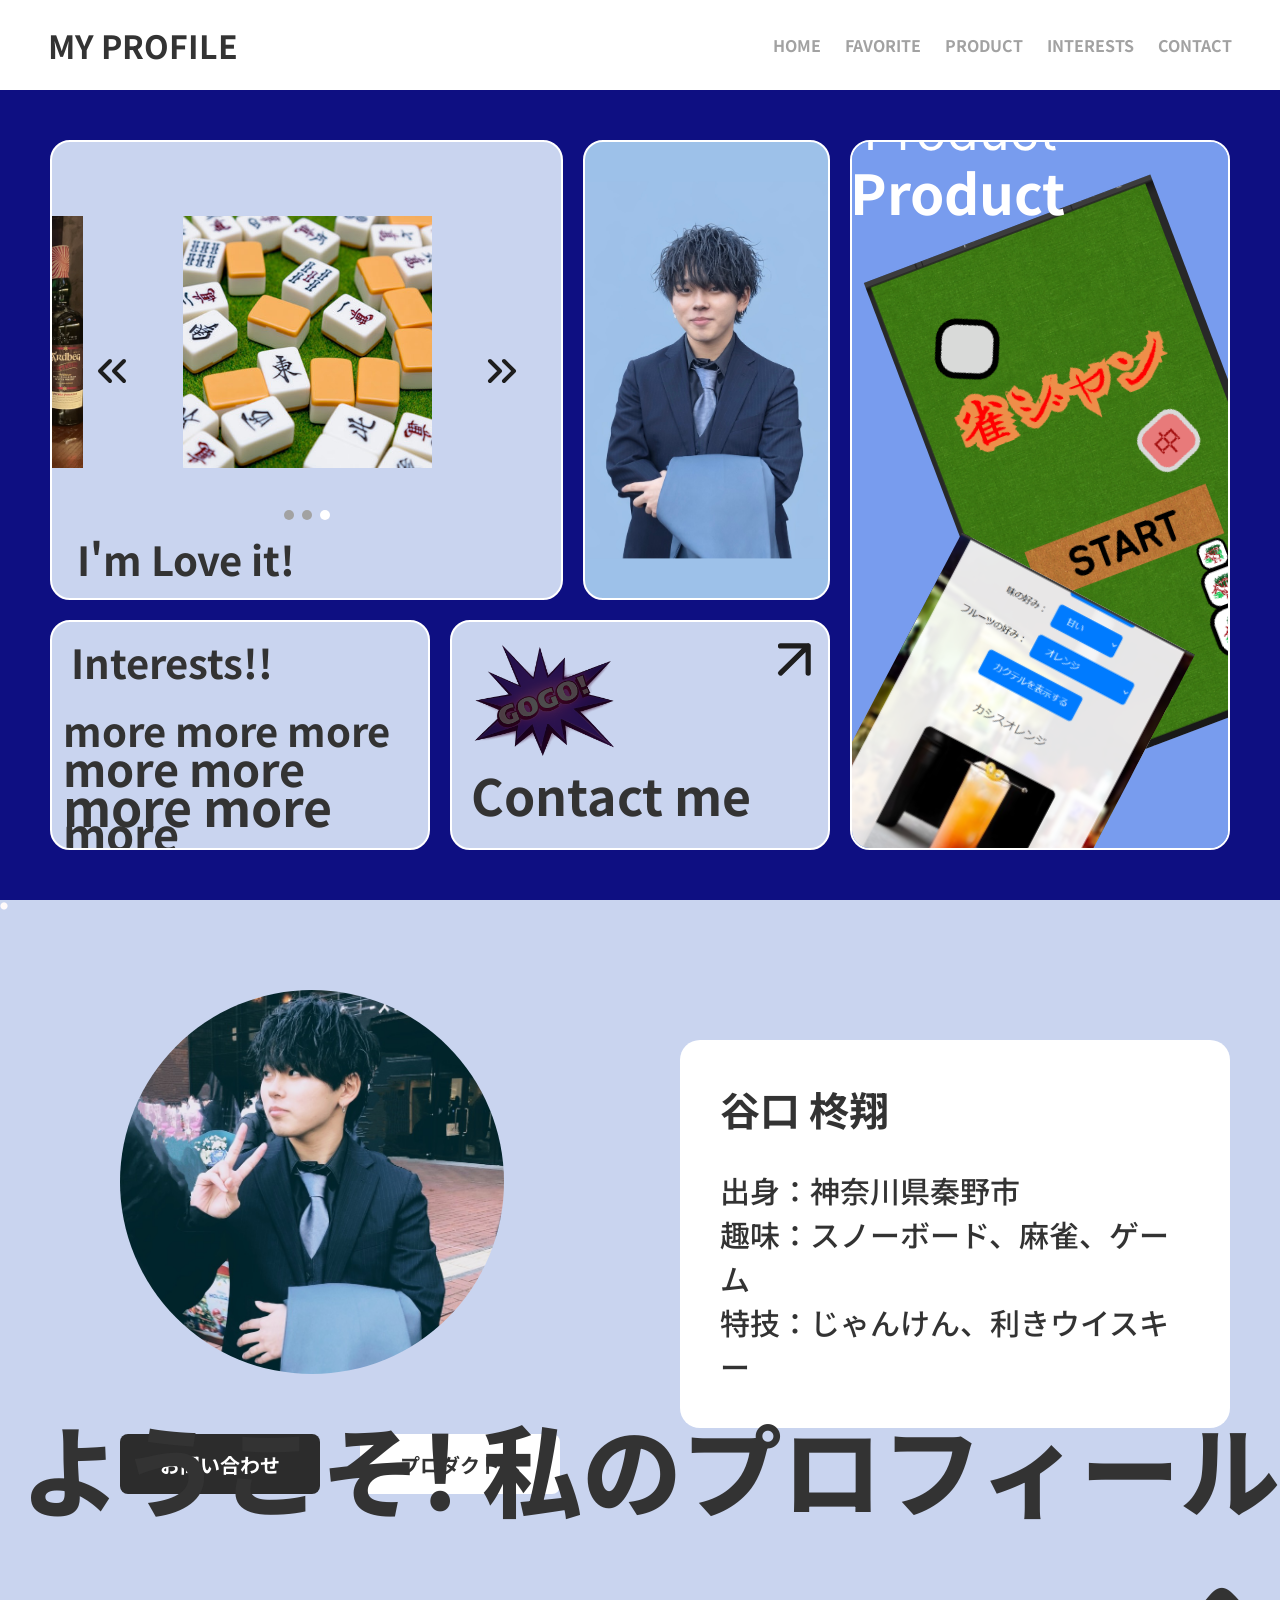
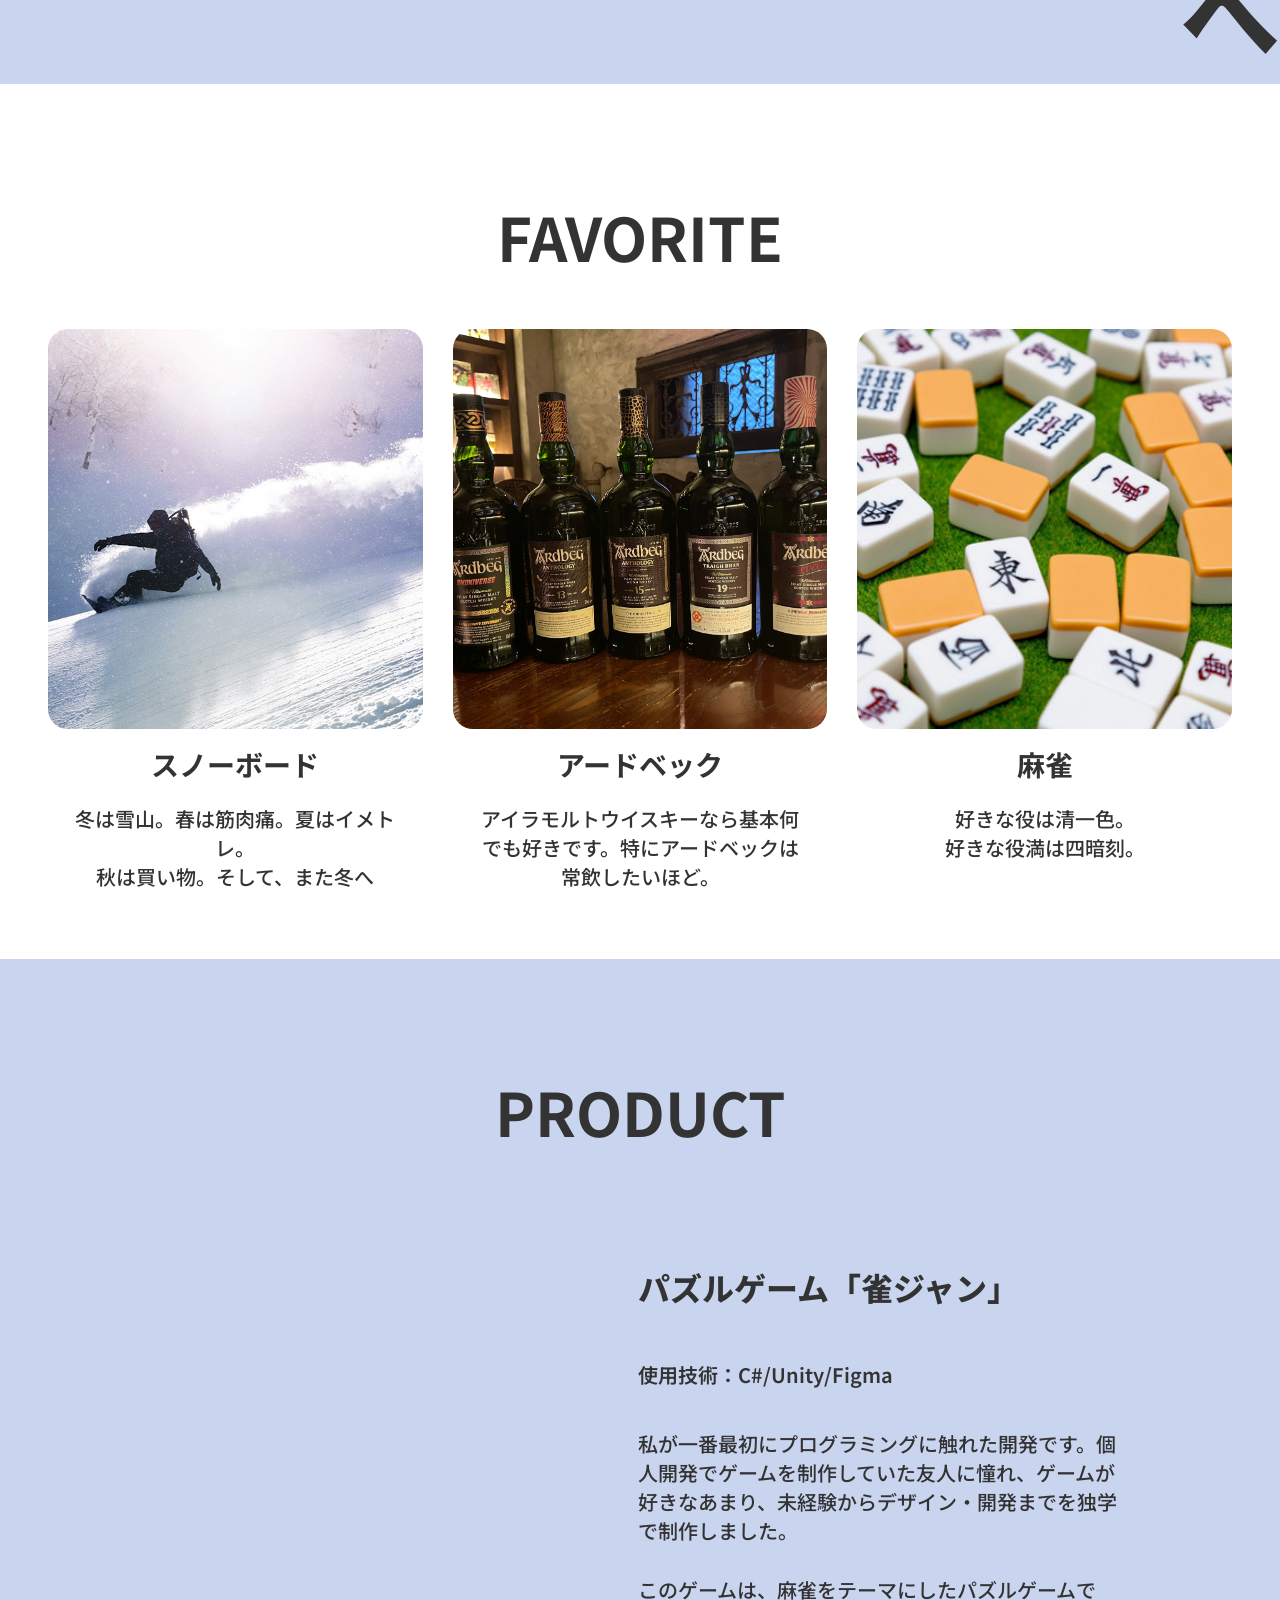
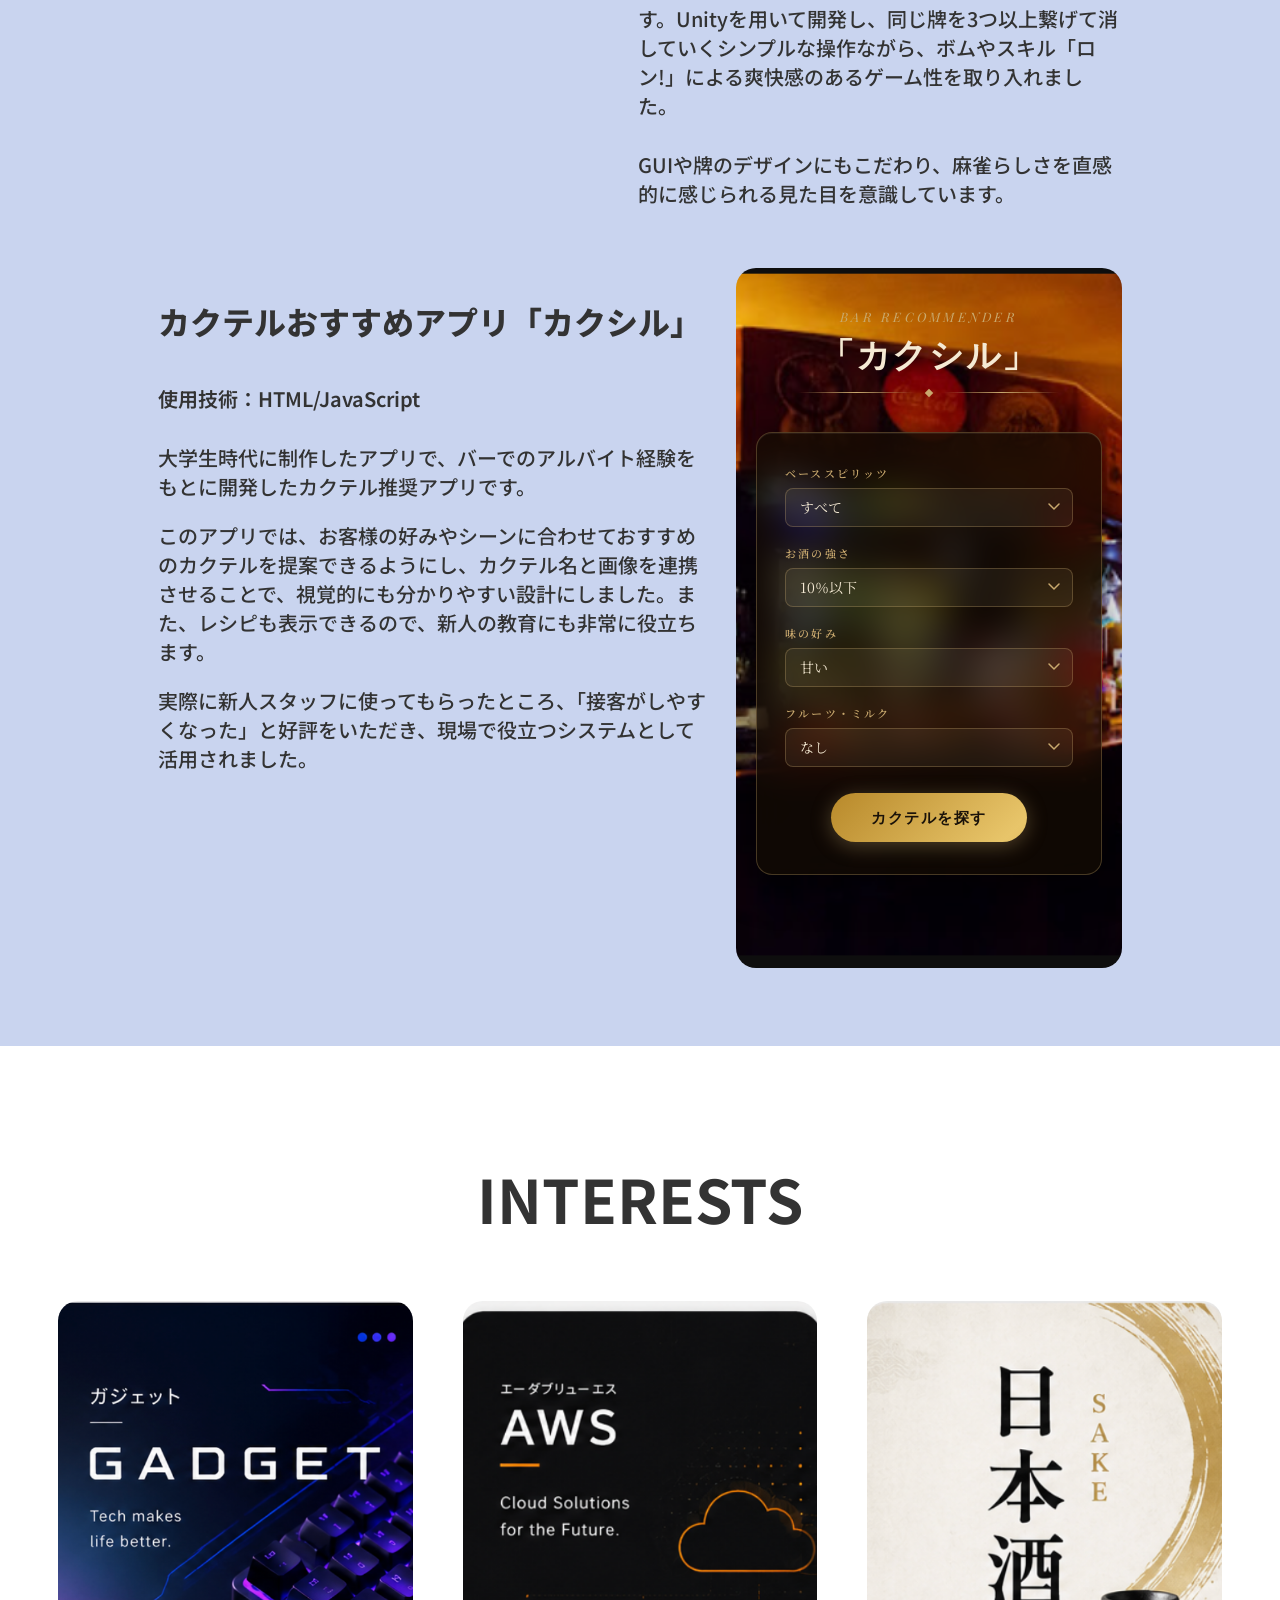
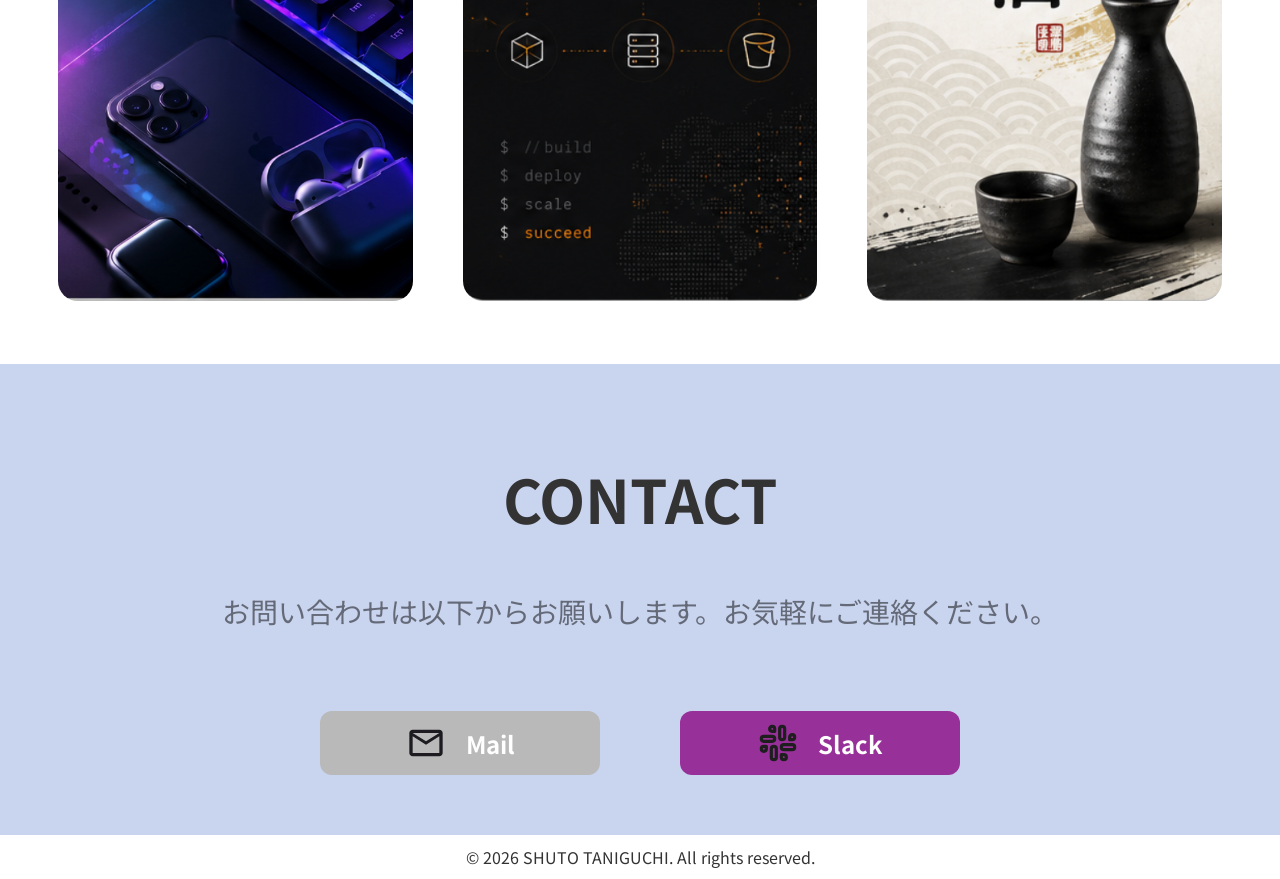
==== index.html @ 69a42309 "add: アニメーション追加" ====
<!DOCTYPE html>
<html lang="ja">

<head>
    <meta charset="UTF-8">
    <meta name="viewport" content="width=device-width, initial-scale=1.0">
    <title>SHUTO TANIGUCHI</title>
    <link
        href="https://fonts.googleapis.com/css2?family=Noto+Sans+JP:wght@400;500;700;900&family=Bebas+Neue&display=swap"
        rel="stylesheet">
    <link rel="stylesheet" href="style.css">
</head>

<body>

    <header>
        <h1 class="header__title">MY PROFILE</h1>
        <nav class="header__nav">
            <ul class="header__nav-list">
                <li class="header__nav-item">
                    <a class="header__nav-link" href="#">HOME</a>
                </li>
                <li class="header__nav-item">
                    <a class="header__nav-link" href="#favorite">FAVORITE</a>
                </li>
                <li class="header__nav-item">
                    <a class="header__nav-link" href="#product">PRODUCT</a>
                </li>
                <li class="header__nav-item">
                    <a class="header__nav-link" href="#interests">INTERESTS</a>
                </li>
                <li class="header__nav-item">
                    <a class="header__nav-link" href="#contact">CONTACT</a>
                </li>
            </ul>
        </nav>
        <div class="hamburger">
            <input type="checkbox" id="menu-btn-check" aria-label="メニューを開く">
            <label for="menu-btn-check" class="hamburger__btn"><span></span></label>
            <div class="hamburger__menu">
                <ul class="hamburger__list">
                    <li class="hamburger__item">
                        <a class="hamburger__link" href="#">HOME</a>
                    </li>
                    <li class="hamburger__item">
                        <a class="hamburger__link" href="#favorite">FAVORITE</a>
                    </li>
                    <li class="hamburger__item">
                        <a class="hamburger__link" href="#product">PRODUCT</a>
                    </li>
                    <li class="hamburger__item">
                        <a class="hamburger__link" href="#interests">INTERESTS</a>
                    </li>
                    <li class="hamburger__item">
                        <a class="hamburger__link" href="#contact">CONTACT</a>
                    </li>
                </ul>
            </div>
        </div>
    </header>
    <main>
        <div class="hero">
            <div class="hero__favorite">
                <div class="hero__favorite-images">
                    <img class="hero__favorite-image" src="snowboarding.jpg" alt="スノボーの写真">
                    <img class="hero__favorite-image" src="ardbeg.jpg" alt="アードベックの写真">
                    <img class="hero__favorite-image" src="mahjong.jpg" alt="麻雀の写真">
                </div>
                <div class="hero__favorite-dots">
                    <button class="hero__favorite-dot hero__favorite-dot--active" data-slide="0"
                        aria-label="1枚目の画像"></button>
                    <button class="hero__favorite-dot" data-slide="1" aria-label="2枚目の画像"></button>
                    <button class="hero__favorite-dot" data-slide="2" aria-label="3枚目の画像"></button>
                </div>
                <button class="hero__favorite-button--left"><img src="Chevrons left.svg" alt="左へ"></button>
                <button class="hero__favorite-button--right"><img src="Chevrons right.svg" alt="右へ"></button>
                <a class="hero__favorite-text" href="#favorite">I'm Love it!</a>
            </div>
            <a class="hero__profile" href="#profile">
                <img class="hero__profile-image" src="hero-me.jpg" alt="谷口柊翔">
            </a>
            <a class="hero__product" href="#product">
                <img class="hero__product-image" src="Frame 3.svg" alt="私のプロダクト">
                <p class="hero__product-text">Product</p>
            </a>
            <a class="hero__interests" href="#interests">
                <p class="hero__interests-text">Interests!!</p>
                <p class="hero__interests-subtext--1">more more more</p>
                <p class="hero__interests-subtext--2">more more more</p>
                <p class="hero__interests-subtext--3">more more more</p>
            </a>
            <a class="hero__contact" href="#contact">
                <audio id="contact-sound" src="ziyagura-gako.mp3"></audio>
                <img class="hero__contact-ziyagura" src="ziyagura.png" alt="ジャグラーランプ">
                <img class="hero__contact-arrow" src="Arrow up-right.svg" alt="CONTACTへ">
                <p class="hero__contact-text">Contact me</p>
            </a>
        </div>
        <div id="profile" class="profile">
            <div class="snow">&#9679</div>
            <div class="profile__avatar-container">
                <div class="profile__avatar">
                    <div class="profile__avatar-front">
                        <img class="profile__image" src="profile.jpg" alt="谷口柊翔のプロフィール写真">
                    </div>
                    <div class="profile__avatar-back">
                        <img class="profile__image-sub" src="profile2.jpg" alt="谷口柊翔のプロフィール写真2">
                    </div>
                </div>
                <div class="profile__buttons">
                    <a class="profile__button profile__button-contact" href="#contact">お問い合わせ</a>
                    <a class="profile__button profile__button-product" href="#product">プロダクトへ</a>
                </div>
            </div>
            <div class="profile__content">
                <h2 class="profile__name">谷口 柊翔</h2>
                <p class="profile__text">出身：神奈川県秦野市<br>趣味：スノーボード、麻雀、ゲーム<br>特技：じゃんけん、利きウイスキー</p>
            </div>
            <div class="profile__label">
                <p class="profile__label-text">
                    <span>S</span><span>H</span><span>U</span><span>T</span><span>O</span>
                    <span> </span>
                    <span>T</span><span>A</span><span>N</span><span>I</span><span>G</span><span>U</span><span>C</span><span>H</span><span>I</span>
                </p>
            </div>
        </div>
        <div id="favorite" class="favorite">
            <h2 class="section__title">FAVORITE</h2>
            <div class="favorite__items">
                <div class="favorite__item">
                    <img class="favorite__item-image" src="snowboarding.jpg" alt="スノーボード">
                    <h3 class="favorite__item-name">スノーボード</h3>
                    <p class="favorite__item-text">冬は雪山。春は筋肉痛。夏はイメトレ。<br>秋は買い物。そして、また冬へ</p>
                </div>
                <div class="favorite__item">
                    <img class="favorite__item-image" src="ardbeg.jpg" alt="アードベック">
                    <h3 class="favorite__item-name">アードベック</h3>
                    <p class="favorite__item-text">アイラモルトウイスキーなら基本何でも好きです。特にアードベックは常飲したいほど。</p>
                </div>
                <div class="favorite__item">
                    <img class="favorite__item-image" src="mahjong.jpg" alt="麻雀">
                    <h3 class="favorite__item-name">麻雀</h3>
                    <p class="favorite__item-text">好きな役は清一色。<br>好きな役満は四暗刻。</p>
                </div>
            </div>
        </div>
        <div id="product" class="product">
            <h2 class="section__title">PRODUCT</h2>
            <div class="product__items">
                <div class="product__item">
                    <video autoplay loop muted class="product__item-janjan" src="janjan.mp4" title="雀ジャン"></video>
                    <div class="product__item-content---first">
                        <h3 class="product__item-name">パズルゲーム「雀ジャン」</h3>
                        <p class="product__item-tech">使用技術：C#/Unity/Figma</p>
                        <p class="product__item-text">
                            私が一番最初にプログラミングに触れた開発です。個人開発でゲームを制作していた友人に憧れ、ゲームが好きなあまり、未経験からデザイン・開発までを独学で制作しました。</p>
                        <p class="product__item-text">
                            このゲームは、麻雀をテーマにしたパズルゲームです。Unityを用いて開発し、同じ牌を3つ以上繋げて消していくシンプルな操作ながら、ボムやスキル「ロン!」による爽快感のあるゲーム性を取り入れました。
                        </p>
                        <p class="product__item-text">GUIや牌のデザインにもこだわり、麻雀らしさを直感的に感じられる見た目を意識しています。</p>
                    </div>
                </div>
                <div class="product__item">
                    <div class="product__item-content---second">
                        <h3 class="product__item-name">カクテルおすすめアプリ「カクシル」</h3>
                        <p class="product__item-tech">使用技術：HTML/JavaScript</p>
                        <p class="product__item-text">大学生時代に制作したアプリで、バーでのアルバイト経験をもとに開発したカクテル推奨アプリです。
                        </p>
                        <p class="product__item-text">
                            このアプリでは、お客様の好みやシーンに合わせておすすめのカクテルを提案できるようにし、カクテル名と画像を連携させることで、視覚的にも分かりやすい設計にしました。また、レシピも表示できるので、新人の教育にも非常に役立ちます。
                        </p>
                        <p class="product__item-text">
                            実際に新人スタッフに使ってもらったところ、「接客がしやすくなった」と好評をいただき、現場で役立つシステムとして活用されました。
                        </p>
                    </div>
                    <iframe class="product__item-kakusiru" src="html/kakuteru2.html" title="カクシル"></iframe>
                </div>
            </div>
        </div>
        <div id="interests" class="interests">
            <h2 class="section__title">INTERESTS</h2>
            <div class="interests__items">
                <div class="interests__item">
                    <img class="interests__item-image" src="gadget.png" alt="ガジェット">
                    <img class="interests__item-image--responsive" src="gadget3-2.png" alt="ガジェット3:2">
                    <div class="interests__item-text">
                        最近はガジェットを調べたり、実際に使ってみたりすることにハマっています。
                        特に最近はAIの進化によってガジェットの可能性や活用の幅が大きく広がっていると感じており、新しいデバイスやサービスに触れることを楽しんでいます。</div>
                </div>
                <div class="interests__item">
                    <img class="interests__item-image" src="aws.png" alt="AWS">
                    <img class="interests__item-image--responsive" src="aws3-2.png" alt="AWS3:2">
                    <div class="interests__item-text">
                        AWSは、これからさらに知識を深めていきたいと考えている分野です。
                        実際に手を動かしながら理解を深め、開発だけでなくインフラ面にも強いエンジニアを目指していきたいと思っています。</div>
                </div>
                <div class="interests__item">
                    <img class="interests__item-image" src="sake.png" alt="日本酒">
                    <img class="interests__item-image--responsive" src="sake3-2.png" alt="日本酒3:2">
                    <div class="interests__item-text">
                        ウイスキーが好物ですが、最近は日本酒にも興味があります。お酒を通して、その土地ならではの文化やこだわりに触れられる点は、ウイスキーも日本酒も変わらず魅力を感じます。</div>
                </div>
            </div>
        </div>
        <div id="contact" class="contact">
            <div class="confetti">
                <span></span><span></span><span></span> <span></span><span></span><span></span>
                <span></span><span></span><span></span> <span></span><span></span>
            </div>
            <h2 class="section__title">CONTACT</h2>
            <p class="contact__text">お問い合わせは以下からお願いします。お気軽にご連絡ください。</p>
            <div class="contact__buttons">
                <a class="contact__email" href="mailto:staniguchi@bltinc.com"><img src="mail.svg" alt="Email"
                        class="contact__email-icon">Mail</a>
                <a class="contact__slack" href="https://slack.com/app_redirect?channel=U0A9WN30NQ5" target="_blank"
                    rel="noopener noreferrer"><img src="Slack.svg" alt="Slack" class="contact__slack-icon">Slack</a>
            </div>
        </div>
    </main>
    <footer>
        <p class="footer__text">© 2026 SHUTO TANIGUCHI. All rights reserved.</p>
    </footer>
    <script src="script.js"></script>
</body>

</html>
---- style.css ----
:root {
    --home: #0E0F82;
    --white: #FFFFFF;
    --background: #C9D4EF;
    --text: #333333;
    --text-light: #A2A2A2;
}

* {
    box-sizing: border-box;
    margin: 0;
    padding: 0;
}

html {
    scroll-behavior: smooth;
}

body {
    font-family: 'Noto Sans JP', sans-serif;
    background-color: var(--white);
    color: var(--text);
    overflow-x: hidden;
}

header {
    background-color: var(--white);
    position: fixed;
    top: 0;
    left: 0;
    right: 0;
    z-index: 100;
    display: flex;
    justify-content: space-between;
    padding: 0 48px;
    height: 90px;
    align-items: center;
}

main {
    margin-top: 90px;
}

.header__nav-list {
    list-style: none;
    display: flex;
    gap: 24px;
}

.header__nav-link {
    font-family: 'Noto Sans JP', ' Bebas Neue', sans-serif;
    font-weight: 700;
    font-size: 16px;
    line-height: 16px;
    color: var(--text-light);
    text-decoration: none;
    cursor: pointer;
    transition: color 0.2s;
}

.header__nav-link:hover {
    color: var(--home);
}


body:has(#home:target) .header__nav-link[href="#home"],
body:has(#favorite:target) .header__nav-link[href="#favorite"],
body:has(#product:target) .header__nav-link[href="#product"],
body:has(#interests:target) .header__nav-link[href="#interests"],
body:has(#contact:target) .header__nav-link[href="#contact"] {
    color: var(--text);
}

#menu-btn-check {
    display: none;
}

.hamburger {
    display: none;
}

.hamburger__btn {
    position: fixed;
    top: 12px;
    right: 24px;
    display: flex;
    height: 48px;
    width: 48px;
    justify-content: center;
    align-items: center;
    z-index: 90;
    background-color: #fff;
    border: 2px solid #111;
    border-radius: 10px;
    box-shadow: 0 2px 4px rgba(0, 0, 0, .2);
}

.hamburger__btn span,
.hamburger__btn span::before,
.hamburger__btn span::after {
    content: "";
    display: block;
    height: 3px;
    width: 26px;
    border-radius: 999px;
    background-color: #111;
    position: absolute;
}

.hamburger__btn span::before {
    bottom: 8px;
}

.hamburger__btn span::after {
    top: 8px;
}

#menu-btn-check:checked~.hamburger__btn span {
    background-color: rgba(255, 255, 255, 0);
}

#menu-btn-check:checked~.hamburger__btn span::before {
    bottom: 0;
    transform: rotate(45deg);
}

#menu-btn-check:checked~.hamburger__btn span::after {
    top: 0;
    transform: rotate(-45deg);
}

.hamburger__menu {
    width: 55%;
    height: 100%;
    position: fixed;
    top: 0;
    right: 0;
    z-index: 80;
    background-color: var(--home);
    transform: translateX(100%);
    transition: transform 0.3s ease;
}

#menu-btn-check:checked~.hamburger__menu {
    transform: translateX(0);
}

.hamburger__list {
    list-style: none;
    padding: 90px 0 0 70px;
}

.hamburger__item {
    text-align: left;
    padding: 12px 0;
}

.hamburger__link {
    font-family: 'Noto Sans JP', sans-serif;
    font-size: 18px;
    font-weight: 700;
    color: var(--white);
    text-decoration: none;
}

.hamburger__link:hover {
    opacity: 0.7;
}

.hamburger__link:active {
    opacity: 0.5;
}

.hero {
    background-color: var(--home);
    display: grid;
    grid-template-columns: 1fr 1fr 1fr 1fr 1fr 1fr 1fr 1fr 1fr;
    grid-template-rows: 2fr 1fr;
    height: calc(100vh - 90px);
    padding: 50px;
    gap: 20px;
}

.hero__favorite {
    grid-column: 1 / 5;
    grid-row: 1 / 2;
    display: flex;
    flex-direction: column;
    background-color: var(--background);
    overflow: hidden;
    position: relative;
    padding: 50px 130px;
    border: 2px solid var(--white);
}

.hero__favorite-images {
    display: flex;
    width: 100%;
    height: 100%;
    transition: transform 0.3s ease;
    margin-top: 24px;
    padding-bottom: 80px;
}

.hero__favorite-image {
    width: 100%;
    height: 100%;
    object-fit: cover;
    flex-shrink: 0;
    margin-right: 100px;
}

.hero__favorite-button--left {
    position: absolute;
    top: 45%;
    left: 7%;
    background-color: transparent;
    border-radius: 50px;
    border: none;
    cursor: pointer;
}

.hero__favorite-button--right {
    position: absolute;
    top: 45%;
    right: 7%;
    background-color: transparent;
    border-radius: 50px;
    border: none;
    cursor: pointer;
}

.hero__favorite-dots {
    position: absolute;
    bottom: 17%;
    left: 50%;
    transform: translateX(-50%);
    display: flex;
    gap: 8px;
}

.hero__favorite-dot {
    width: 10px;
    height: 10px;
    border-radius: 50%;
    background-color: var(--text-light);
    border: none;
    cursor: pointer;
}

.hero__favorite-dot--active {
    background-color: var(--white);
}

.hero__favorite-text {
    font-size: 40px;
    font-weight: 700;
    color: var(--text);
    text-decoration: none;
    position: absolute;
    top: 85%;
    left: 5%;
    transition: transform 0.2s ease;
}

.hero__favorite-text:hover {
    transform: scale(1.04);
}

.hero__profile {
    grid-column: 5 / 7;
    grid-row: 1 / 2;
    display: flex;
    justify-content: center;
    align-items: center;
    background-color: #9DC1E9;
    overflow: hidden;
    border: 2px solid var(--white);
    transition: transform 0.3s ease;
}

.hero__profile:hover {
    transform: scale(1.03);
}

.hero__profile-image {
    width: 100%;
    height: auto;
    scale: calc(1.2);
}

.hero__product {
    grid-column: 7 / 10;
    grid-row: 1 / 3;
    display: flex;
    justify-content: center;
    align-items: center;
    background-color: #789CEE;
    overflow: hidden;
    border: 2px solid var(--white);
    position: relative;
    transition: transform 0.3s ease;
}

.hero__product:hover {
    transform: scale(1.03);
}

.hero__product-image {
    width: 100%;
    height: auto;
    scale: calc(1.1);
}

.hero__product-text {
    font-size: 55px;
    font-weight: 700;
    color: var(--white);
    text-decoration: none;
    position: absolute;
    top: 7%;
    left: 28%;
    transform: translate(-50%, -50%);
    transition: color 0.5s ease;
}


.hero__interests {
    grid-column: 1 / 4;
    grid-row: 2 / 3;
    background-color: var(--background);
    padding: 48px;
    overflow: hidden;
    border: 2px solid var(--white);
    position: relative;
    transition: transform 0.5s ease;
}

.hero__interests:hover {
    transform: scale(1.03);
}

.hero__interests:hover .hero__interests-text {
    color: red;
}

.hero__interests-text {
    font-size: 40px;
    font-weight: 700;
    color: var(--text);
    text-decoration: none;
    position: absolute;
    top: 5%;
    left: 5%;
}

.hero__interests-subtext--1 {
    font-size: 40px;
    font-weight: 700;
    color: var(--text);
    text-decoration: none;
    position: absolute;
    top: 35%;
    left: 3%;
}

.hero__interests-subtext--2 {
    font-size: 45px;
    font-weight: 700;
    color: var(--text);
    text-decoration: none;
    position: absolute;
    top: 50%;
    left: 3%;
}

.hero__interests-subtext--3 {
    font-size: 50px;
    font-weight: 700;
    color: var(--text);
    text-decoration: none;
    position: absolute;
    top: 65%;
    left: 3%;
}

.hero__contact {
    grid-column: 4 / 7;
    grid-row: 2 / 3;
    padding: 48px;
    background-color: var(--background);
    overflow: hidden;
    border: 2px solid var(--white);
    position: relative;
    transition: transform 0.3s ease;
}

.hero__contact:hover {
    transform: scale(1.03);
}

.hero__contact-ziyagura {
    width: 140px;
    height: auto;
    position: absolute;
    top: 10px;
    left: 22px;
    filter: brightness(0.3);
}

.hero__contact:hover .hero__contact-ziyagura {
    filter: brightness(1);
}

.hero__contact-arrow {
    position: absolute;
    top: 20%;
    left: 93%;
    transform: translate(-50%, -50%);
    scale: calc(1.3);
}

.hero__contact-text {
    font-size: 50px;
    font-weight: 700;
    color: var(--text);
    text-decoration: none;
    position: absolute;
    top: 60%;
    left: 5%;
}

@keyframes flicker {
    0% {
        color: var(--text);
    }

    50% {
        color: var(--white);
    }

    100% {
        color: var(--text);
    }
}

.hero__contact:hover .hero__contact-text {
    animation: flicker 1.5s infinite;
}


@keyframes bounce {
    0% {
        transform: translateY(0);
    }

    50% {
        transform: translateY(-10px);
    }

    100% {
        transform: translateY(0);
    }
}

.hero__interests:hover .hero__interests-subtext--1,
.hero__interests:hover .hero__interests-subtext--2,
.hero__interests:hover .hero__interests-subtext--3 {
    animation: bounce 0.8s infinite;
}


.hero__contact-.hero__contact-ziyagura {
    content: "";
    position: absolute;
    inset: 0;
    background: rgba(0, 0, 0, 0.6);
    transition: opacity 0.3s ease;
    z-index: 1;
}

.hero__contact-ziyagura.hover::before {
    opacity: 0;
}

img {
    max-width: 100%;
    height: auto;
}

.hero__favorite,
.hero__profile,
.hero__product,
.hero__interests,
.hero__contact {
    border-radius: 20px;
}

.profile {
    display: flex;
    flex-wrap: wrap;
    background-color: var(--background);
    position: relative;
    height: auto;
    gap: 120px;
    overflow: hidden;
}

body {
    background: #000;
}

.snow {
    color: snow;
    font-size: 8px;
    position: absolute;
    top: 0;
    text-shadow:
        1vw -80px 2px, 3vw -600px 1px, 5vw -1200px 3px, 7vw -1800px 2px, 9vw -2400px 4px,
        11vw -3000px 1px, 13vw -300px 3px, 15vw -900px 2px, 17vw -1500px 5px, 19vw -2100px 1px,
        21vw -2700px 3px, 23vw -150px 2px, 25vw -750px 4px, 27vw -1350px 1px, 29vw -1950px 3px,
        31vw -2550px 2px, 33vw -450px 5px, 35vw -1050px 1px, 37vw -1650px 3px, 39vw -2250px 2px,
        41vw -2850px 4px, 43vw -200px 1px, 45vw -800px 3px, 47vw -1400px 2px, 49vw -2000px 5px,
        51vw -2600px 1px, 53vw -100px 3px, 55vw -700px 2px, 57vw -1300px 4px, 59vw -1900px 1px,
        61vw -2500px 3px, 63vw -350px 2px, 65vw -950px 1px, 67vw -1550px 4px, 69vw -2150px 2px,
        71vw -2750px 3px, 73vw -500px 1px, 75vw -1100px 5px, 77vw -1700px 2px, 79vw -2300px 3px,
        81vw -2900px 1px, 83vw -650px 4px, 85vw -1250px 2px, 87vw -1850px 3px, 89vw -2450px 1px,
        91vw -400px 5px, 93vw -1000px 2px, 95vw -1600px 3px, 97vw -2200px 1px, 99vw -2800px 4px,
        2vw -400px 3px, 6vw -1000px 2px, 10vw -2000px 1px, 14vw -500px 4px, 18vw -1700px 2px,
        22vw -2300px 3px, 26vw -800px 1px, 30vw -1400px 5px, 34vw -2600px 2px, 38vw -250px 3px,
        42vw -1100px 1px, 46vw -2100px 4px, 50vw -600px 2px, 54vw -1800px 3px, 58vw -50px 1px,
        62vw -1300px 5px, 66vw -2700px 2px, 70vw -700px 3px, 74vw -1600px 1px, 78vw -2900px 4px,
        82vw -300px 2px, 86vw -1500px 3px, 90vw -2500px 1px, 94vw -900px 5px, 98vw -2000px 2px;
    animation: snow 20s linear infinite;
    pointer-events: none;
    z-index: 0;
    will-change: transform;
}

@keyframes snow {
    0% {
        transform: translateY(0);
    }

    100% {
        transform: translateY(3500px);
    }
}

.profile__avatar-container {
    display: flex;
    flex-direction: column;
    padding: 90px 0 190px 120px;
    gap: 20px;
    perspective: 1000px;
}

.profile__avatar {
    width: 30vw;
    height: 30vw;
    border-radius: 50%;
    flex-shrink: 0;
    position: relative;
    transform-style: preserve-3d;
    transition: transform 0.6s ease;
    cursor: pointer;
}

.profile__avatar-front,
.profile__avatar-back {
    position: absolute;
    width: 100%;
    height: 100%;
    backface-visibility: hidden;
    border-radius: 50%;
    overflow: hidden;
}

.profile__avatar-back {
    transform: rotateY(180deg);
}

.profile__avatar-container:hover .profile__avatar {
    transform: rotateY(180deg);
}

.profile__image {
    width: 100%;
    height: 100%;
    object-fit: cover;
}

.profile__image-sub {
    width: 100%;
    height: 100%;
}


.profile__content {
    align-self: flex-start;
    margin-top: 140px;
    width: 43vw;
    min-height: 22vw;
    display: flex;
    flex-direction: column;
    background-color: var(--white);
    border-radius: 20px;
    padding: 40px;
}

.profile__name {
    font-size: 40px;
    font-weight: 700;
    color: var(--text);
    margin-bottom: 30px;
    z-index: 1;

}

.profile__text {
    font-size: 30px;
    font-weight: 500;
    color: var(--text);
    z-index: 1;
}

.profile__buttons {
    display: flex;
    gap: 40px;
    margin-top: 40px;
}

.profile__button-contact,
.profile__button-product {
    width: 10em;
    height: 3em;
    font-size: 20px;
    display: flex;
    justify-content: center;
    align-items: center;
    font-weight: 700;
    border: none;
    text-decoration: none;
    border-radius: 8px;
    cursor: pointer;
    transition: transform 0.3s ease;
}

.profile__button-contact {
    background-color: #2C2C2C;
    color: var(--white);
}

.profile__button-product {
    background-color: var(--white);
    color: var(--text);
}

.profile__button-contact:hover {
    transform: translateY(-5px);
}

.profile__button-contact:active {
    background-color: #090A5B;
}

.profile__button-product:hover {
    transform: translateY(-5px);
}

.profile__button-product:active {
    background-color: #090A5B;
    color: var(--white);
}

.profile__label {
    position: absolute;
    bottom: 0;
    width: 100%;
    font-weight: 800;
    font-size: 100px;
    color: var(--text);
    text-align: right;
    overflow: hidden;
}

.favorite {
    display: flex;
    flex-direction: column;
    background-color: var(--white);
    padding: 48px;
}

.section__title {
    font-size: 60px;
    font-weight: 700;
    color: var(--text);
    text-align: center;
    margin-top: 60px;
    margin-bottom: 50px;
}

.favorite__items {
    display: flex;
    gap: 30px;
    width: 100%;
    height: 100%;
}

.favorite__item {
    flex: 1;
}

.favorite__item-image {
    width: 100%;
    height: 400px;
    border-radius: 20px;
    object-fit: cover;
}

.favorite__item-name {
    font-size: 28px;
    font-weight: 700;
    color: var(--text);
    text-align: center;
    margin-top: 10px;
}

.favorite__item-text {
    font-size: 20px;
    font-weight: 500;
    color: var(--text);
    text-align: center;
    margin: 20px;
}

.product {
    display: flex;
    flex-direction: column;
    background-color: var(--background);
    padding: 48px;
}

.product__items {
    display: flex;
    flex-direction: column;
    width: 100%;
    height: 100%;
    padding: 0 30px;
}

.product__item {
    display: flex;
    gap: 30px;
    padding: 30px 80px;
}

.product__item-image {
    width: 100%;
    height: 100%;
    border-radius: 20px;
    object-fit: cover;
}

.product__item-janjan {
    width: 400px;
    height: auto;
    flex-shrink: 0;
}

.product__item-content---first {
    display: flex;
    flex-direction: column;
    gap: 30px;
    padding-left: 50px;
    flex: 1;
    padding-top: 30px;
}

.product__item-content---second {
    display: flex;
    flex-direction: column;
    gap: 30px;
    flex: 1;
    padding-top: 30px;
}

.product__item-name {
    font-size: 32px;
    font-weight: 800;
    color: var(--text);
    margin-bottom: 20px;
}

.product__item-tech {
    font-size: 20px;
    font-weight: 600;
    color: var(--text);
    margin-bottom: 10px;
}

.product__item-text {
    font-size: 20px;
    font-weight: 500;
    color: var(--text);
}

.product__item-kakusiru {
    width: 40%;
    height: 700px;
    border-radius: 20px;
    border: none;
}

.product__item-content---second {
    display: flex;
    flex-direction: column;
    gap: 20px;
}

.interests {
    display: flex;
    flex-direction: column;
    background-color: var(--white);
    padding: 48px;
}

.interests__items {
    display: flex;
    gap: 50px;
    width: 100%;
    height: 100%;
    padding: 10px;
}

.interests__item {
    position: relative;
    flex: 1;
    cursor: pointer;
}

.interests__item-image {
    width: 100%;
    height: 600px;
    border-radius: 20px;
    object-fit: cover;
}

.interests__item-text {
    font-size: 28px;
    font-weight: 700;
    color: var(--text);
    background-color: rgba(255, 255, 255, 0.9);
    display: flex;
    justify-content: center;
    align-items: center;
    position: absolute;
    top: 20%;
    left: 0%;
    border-radius: 20px;
    padding: 20px;
    margin: 20px;
    opacity: 0;
}


.interests__item:hover .interests__item-text {
    opacity: 1;
}

.interests__item-image--responsive {
    display: none;
}

.contact {
    padding: 30px;
    background-color: var(--background);
    display: flex;
    flex-direction: column;
    align-items: center;
}

.contact__text {
    font-size: 28px;
    color: rgba(0, 0, 0, 0.5);
    text-align: center;
    margin-bottom: 80px;
}

.contact__buttons {
    display: flex;
    gap: 80px;
    margin-bottom: 30px;
}

.contact__email,
.contact__slack {
    display: flex;
    align-items: center;
    justify-content: center;
    gap: 20px;
    width: 280px;
    height: 64px;
    font-size: 24px;
    font-weight: 700;
    text-decoration: none;
    border-radius: 12px;
    transition: opacity 0.2s;
    cursor: pointer;
    transition: transform 0.3s ease;
}

.contact__email {
    background-color: rgb(185, 185, 185);
    color: var(--white);
}

.contact__slack {
    background-color: #973199;
    color: var(--white);
}

.contact__email:hover,
.contact__slack:hover {
    opacity: 0.8;
    transform: translateY(-5px);
}

.contact__email-icon,
.contact__slack-icon {
    width: 40px;
    height: 40px;
}


footer {
    text-align: center;
    padding: 10px;
    background-color: var(--white);
}


/* ===== Tablet (≤1024px) ===== */
@media (max-width: 1024px) {
    .hero {
        display: none;
    }

    .profile {
        flex-direction: column;
        align-items: center;
        gap: 0;
        padding-bottom: 40px;
    }

    .profile__avatar-container {
        padding: 60px 0 0 0;
        align-items: center;
    }

    .profile__avatar {
        width: min(50vw, 300px);
        height: min(50vw, 300px);
    }

    .profile__content {
        margin-top: 40px;
        width: min(80vw, 600px);
        min-height: unset;
        align-self: center;
    }

    .profile__label {
        position: static;
        font-size: 70px;
        text-align: center;
        margin-top: 20px;
        width: 100%;
    }

    .product__item {
        flex-direction: column;
        padding: 20px 0;
        align-items: center;
    }

    .product__item-janjan {
        width: 100%;
        max-width: 400px;
        height: auto;
    }

    .product__item-content---first {
        padding-left: 0;
    }

    .product__item-kakusiru {
        width: 100%;
        max-width: 400px;
        height: auto;
    }

    .interests__items {
        flex-direction: column;
        gap: 30px;
    }

    .interests__item-image {
        display: none;
    }

    .interests__item-image--responsive {
        display: block;
        width: 100%;
        height: auto;
        border-radius: 20px;
    }

    .interests__item-text {
        opacity: 0;
        position: absolute;
        top: 20%;
        left: 0%;
        margin: 20px;
        padding: 20px;
        background-color: rgba(255, 255, 255, 0.9);
        font-size: 18px;
    }

}

@media (max-width: 768px) {
    header {
        padding: 0 20px;
        height: 64px;
    }

    main {
        margin-top: 64px;
    }

    nav {
        display: none;
    }

    .hamburger {
        display: block;
    }

    .hero {
        display: none;
    }

    .profile__avatar {
        width: 220px;
        height: 220px;
    }

    .profile__content {
        width: 90vw;
        padding: 24px;
    }

    .profile__name {
        font-size: 28px;
        margin-bottom: 16px;
    }

    .profile__text {
        font-size: 18px;
    }

    .profile__buttons {
        flex-direction: column;
        gap: 12px;
        align-items: center;
    }

    .profile__label {
        font-size: 40px;
    }

    .section__title {
        font-size: 40px;
        margin-top: 40px;
        margin-bottom: 30px;
    }

    .favorite {
        padding: 24px;
    }

    .favorite__items {
        flex-direction: column;
    }

    .favorite__item-image {
        height: 250px;
    }

    .favorite__item-name {
        font-size: 22px;
    }

    .favorite__item-text {
        font-size: 16px;
    }

    .product {
        padding: 24px;
    }

    .product__items {
        padding: 0;
    }

    .product__item {
        padding: 16px 0;
    }

    .product__item-name {
        font-size: 22px;
    }

    .product__item-tech {
        font-size: 16px;
    }

    .product__item-text {
        font-size: 16px;
    }

    .product__item-content---first,
    .product__item-content---second {
        gap: 16px;
    }

    .product__item-kakusiru {
        height: 420px;
    }

    .interests {
        padding: 24px;
    }

    .interests__item-text {
        font-size: 16px;
    }

    .contact__text {
        font-size: 18px;
        margin-bottom: 40px;
    }

    .contact__buttons {
        flex-direction: column;
        gap: 16px;
        align-items: center;
    }
}
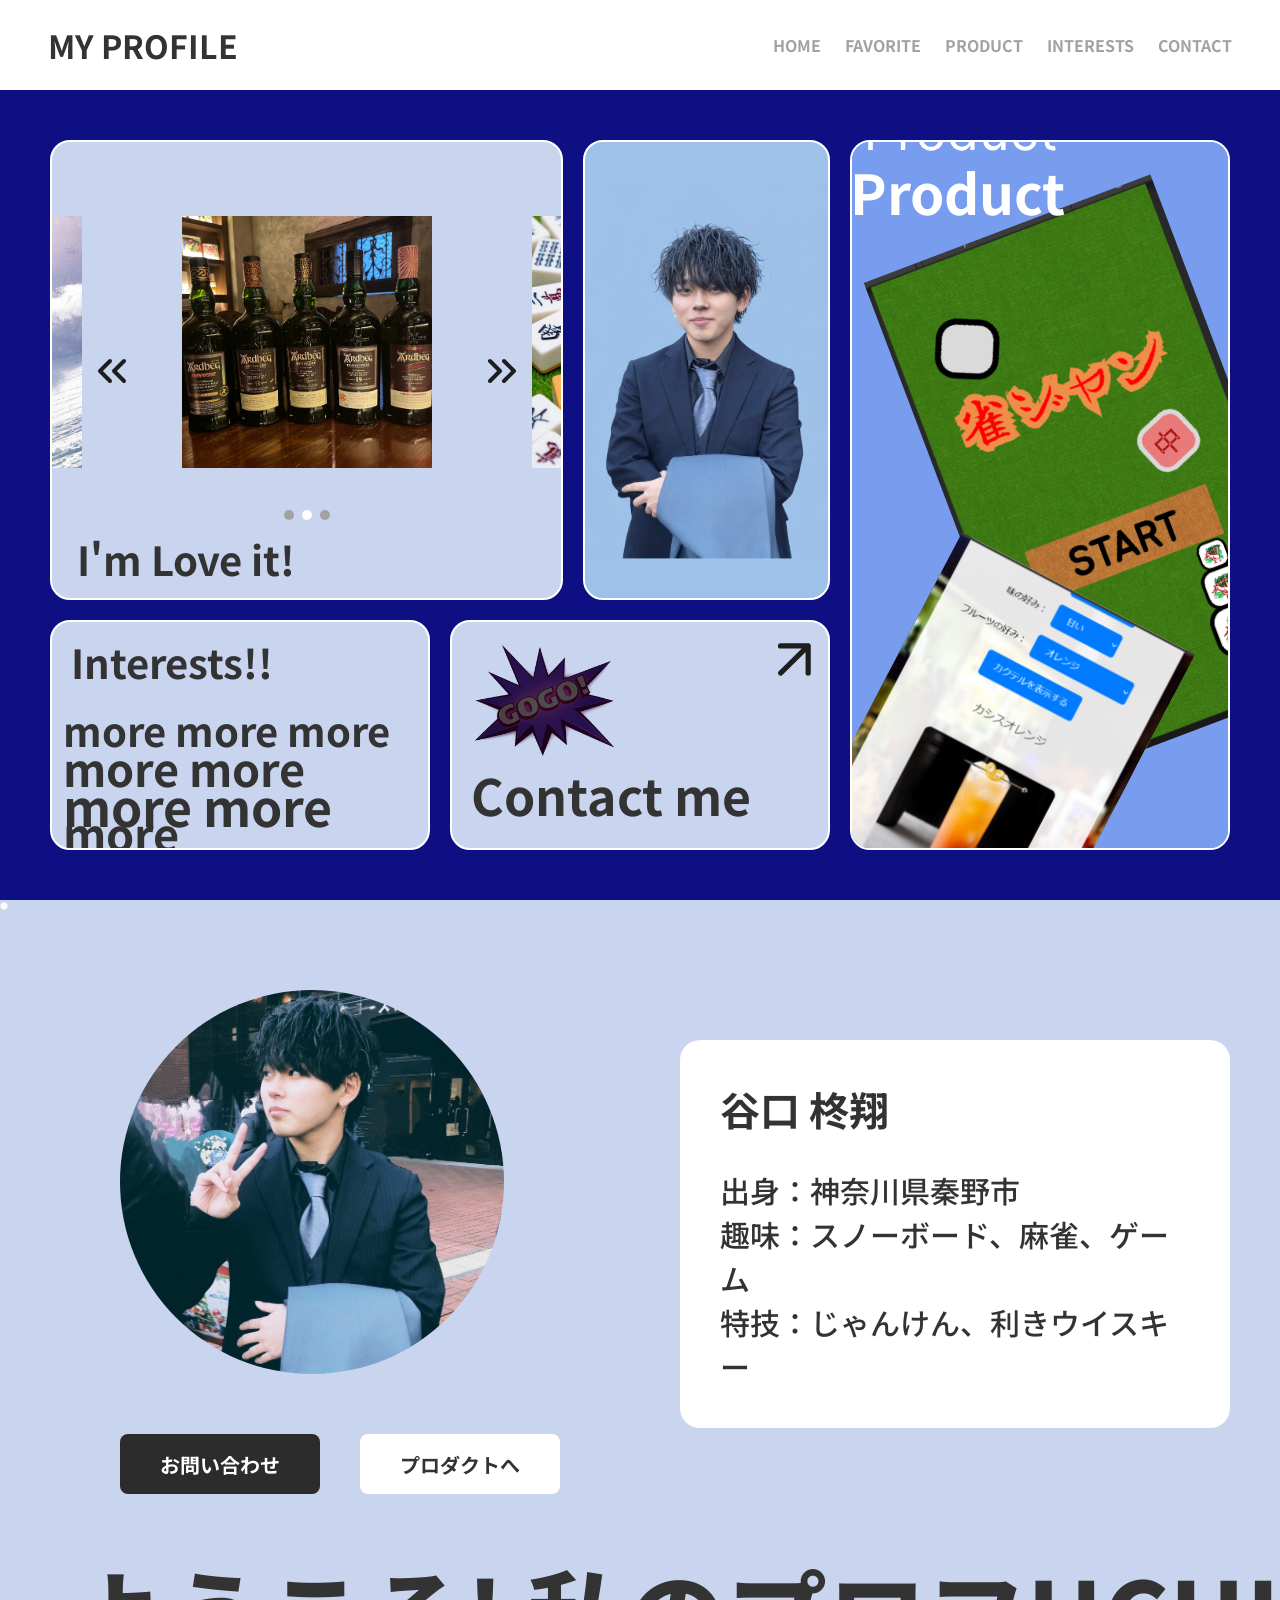
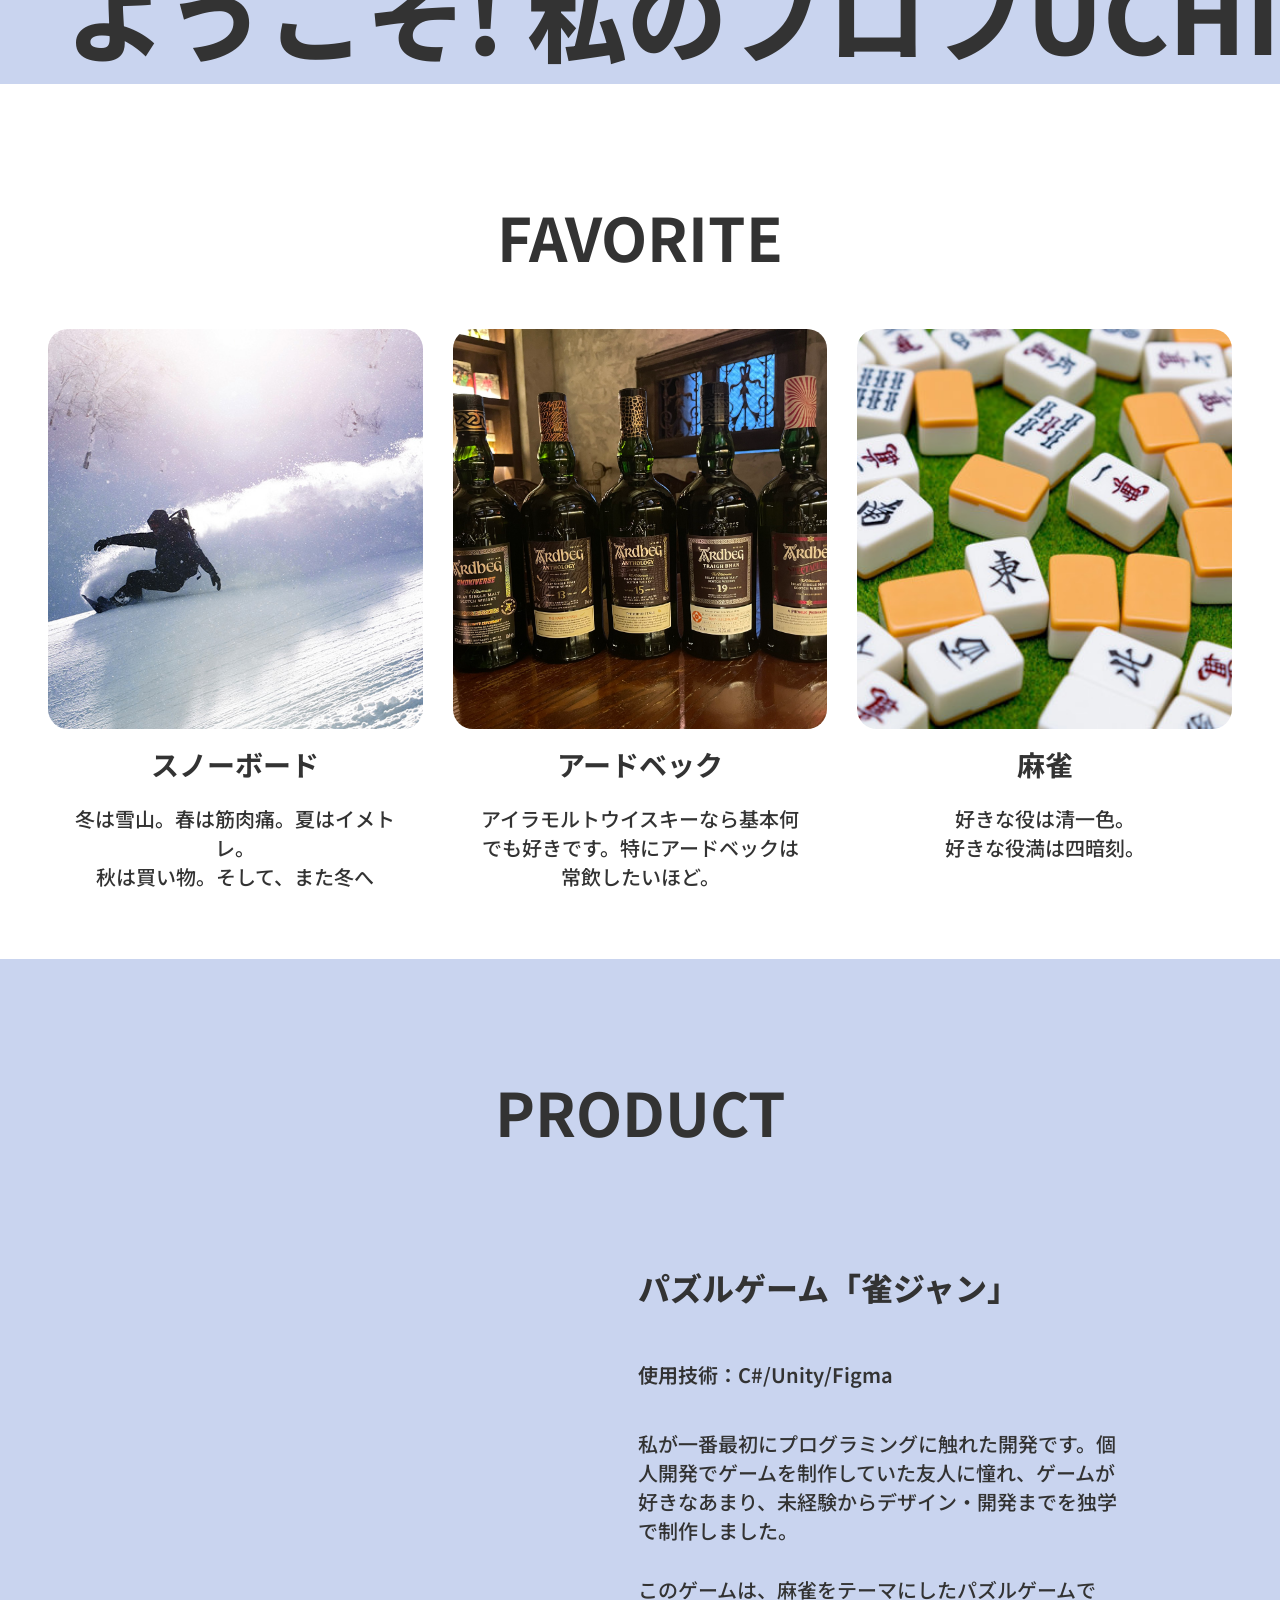
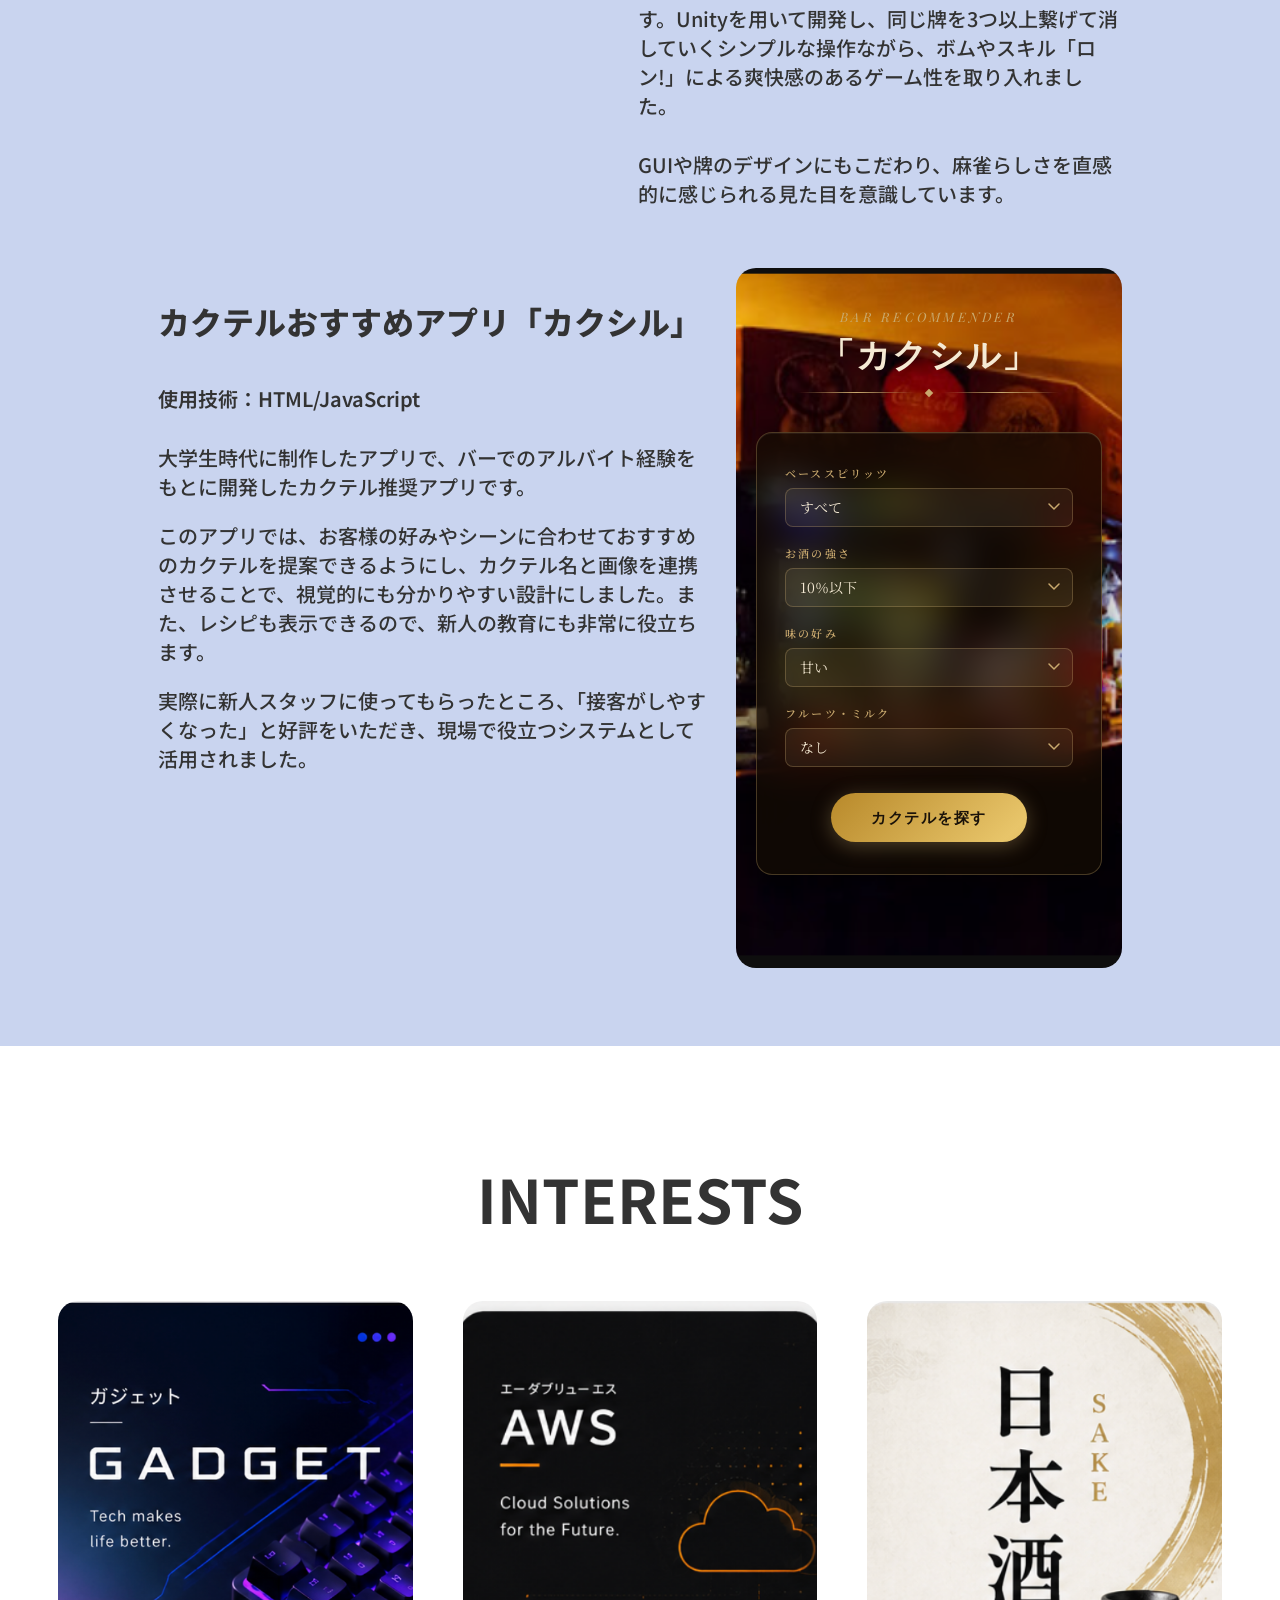
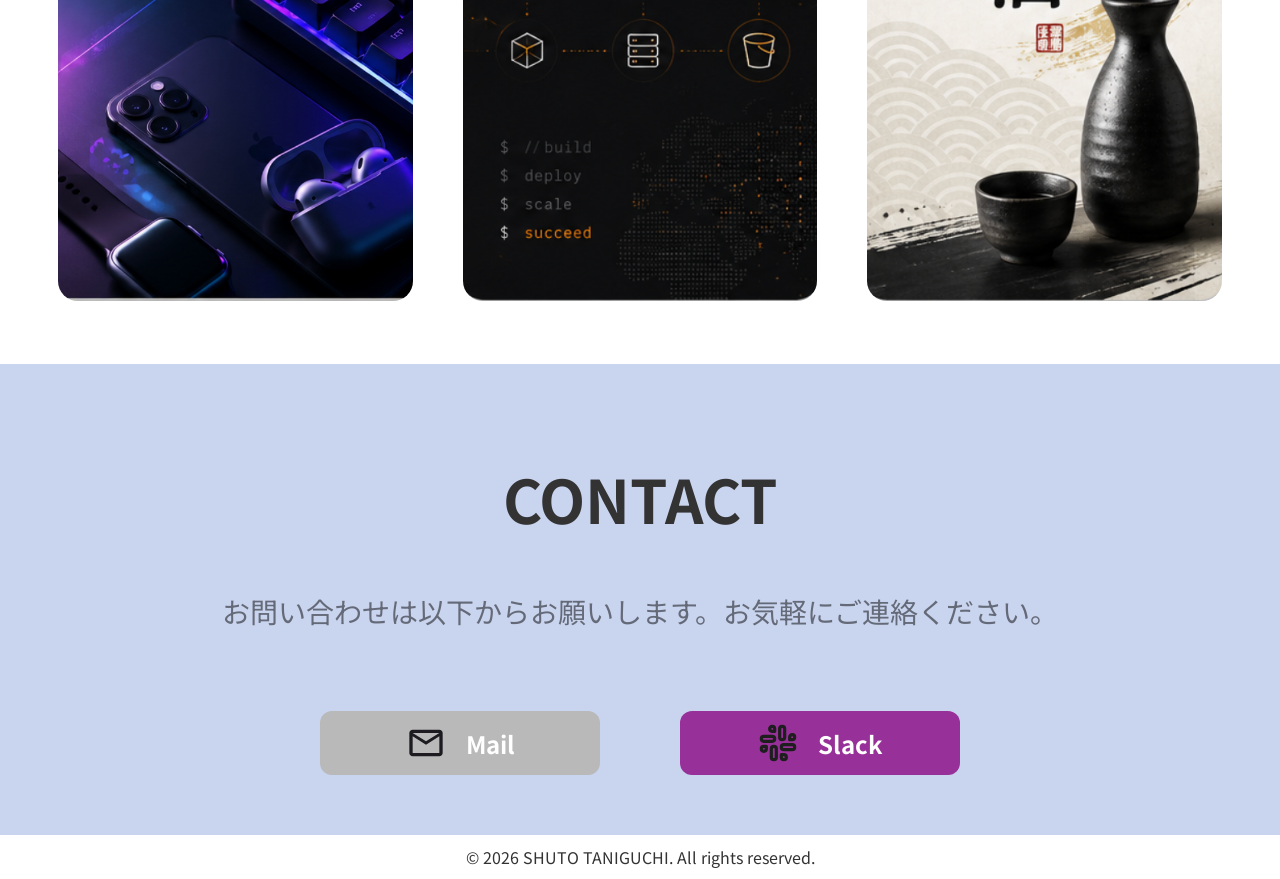
==== commit 8f6f71ae: "add: ファビコンの追加" ====
--- a/index.html
+++ b/index.html
@@ -9,6 +9,7 @@
         href="https://fonts.googleapis.com/css2?family=Noto+Sans+JP:wght@400;500;700;900&family=Bebas+Neue&display=swap"
         rel="stylesheet">
     <link rel="stylesheet" href="style.css">
+    <link rel="icon" href="ziyagura.png">
 </head>
 
 <body>
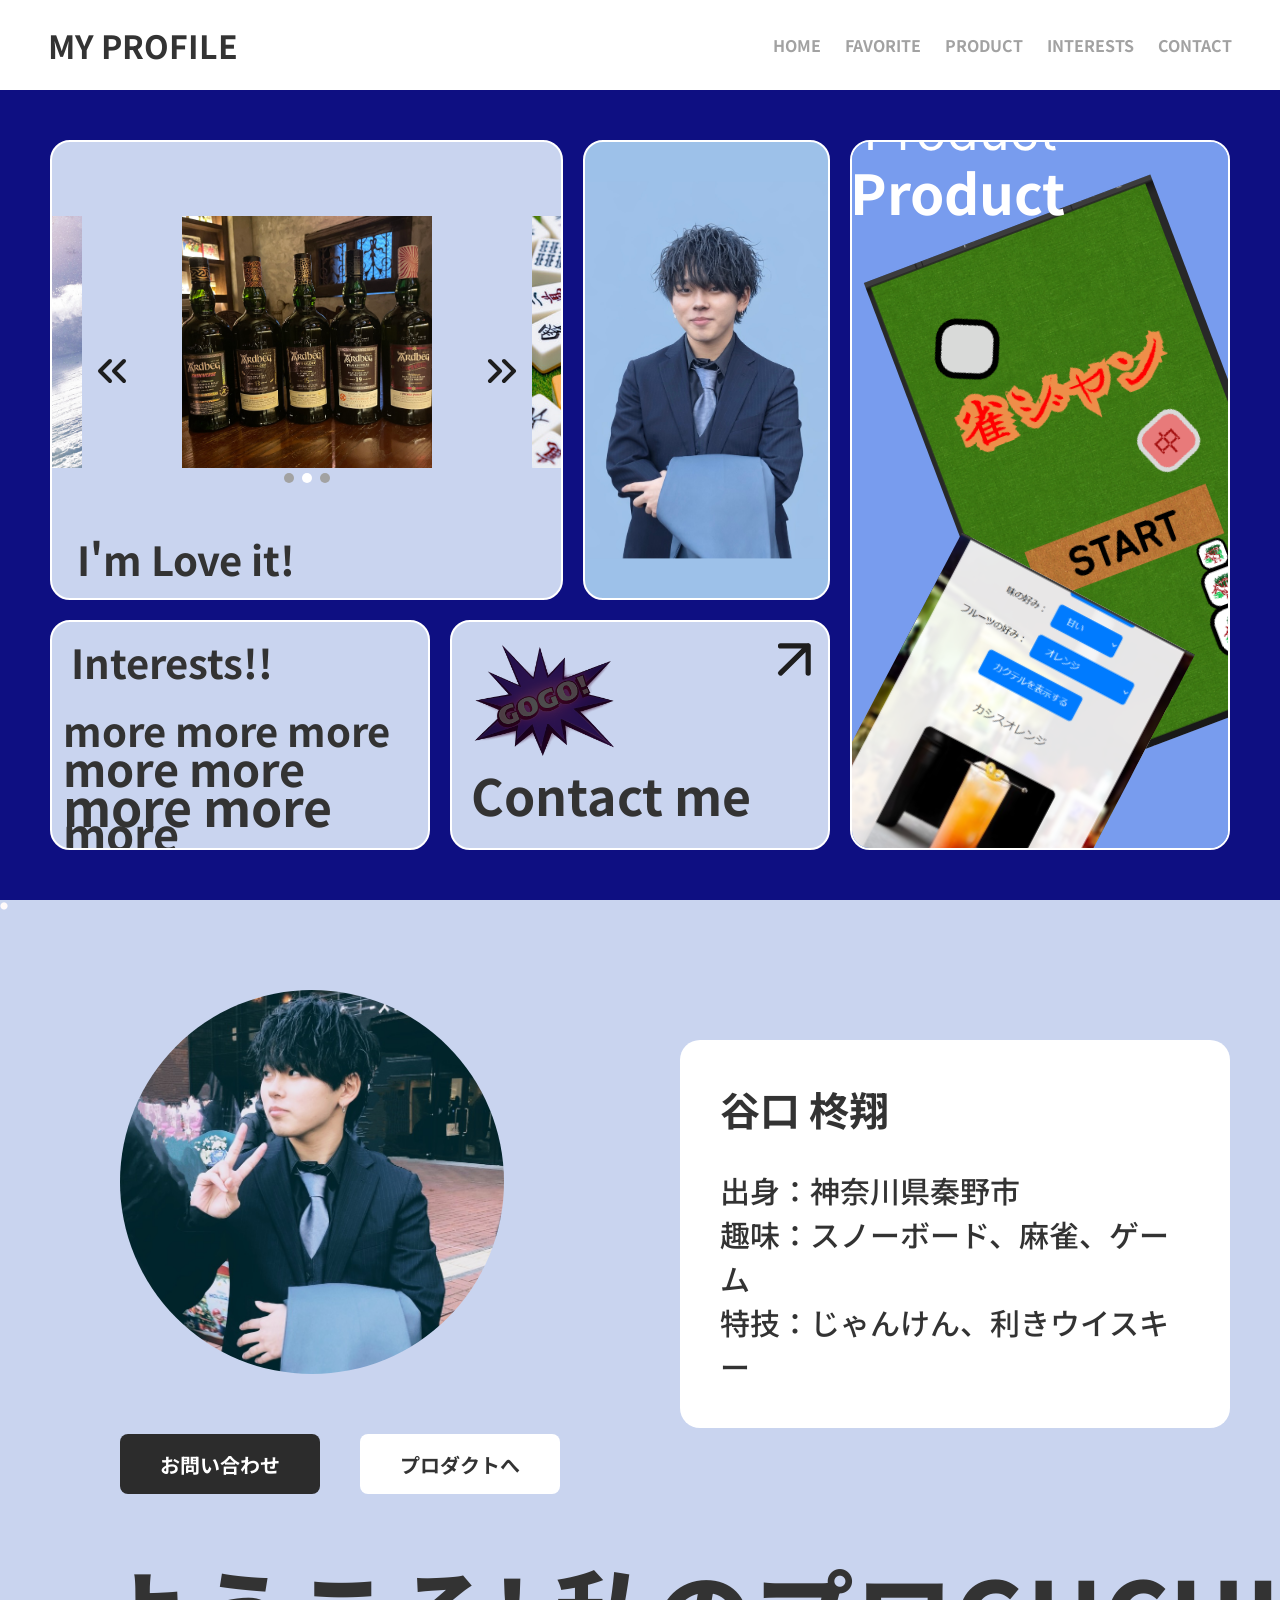
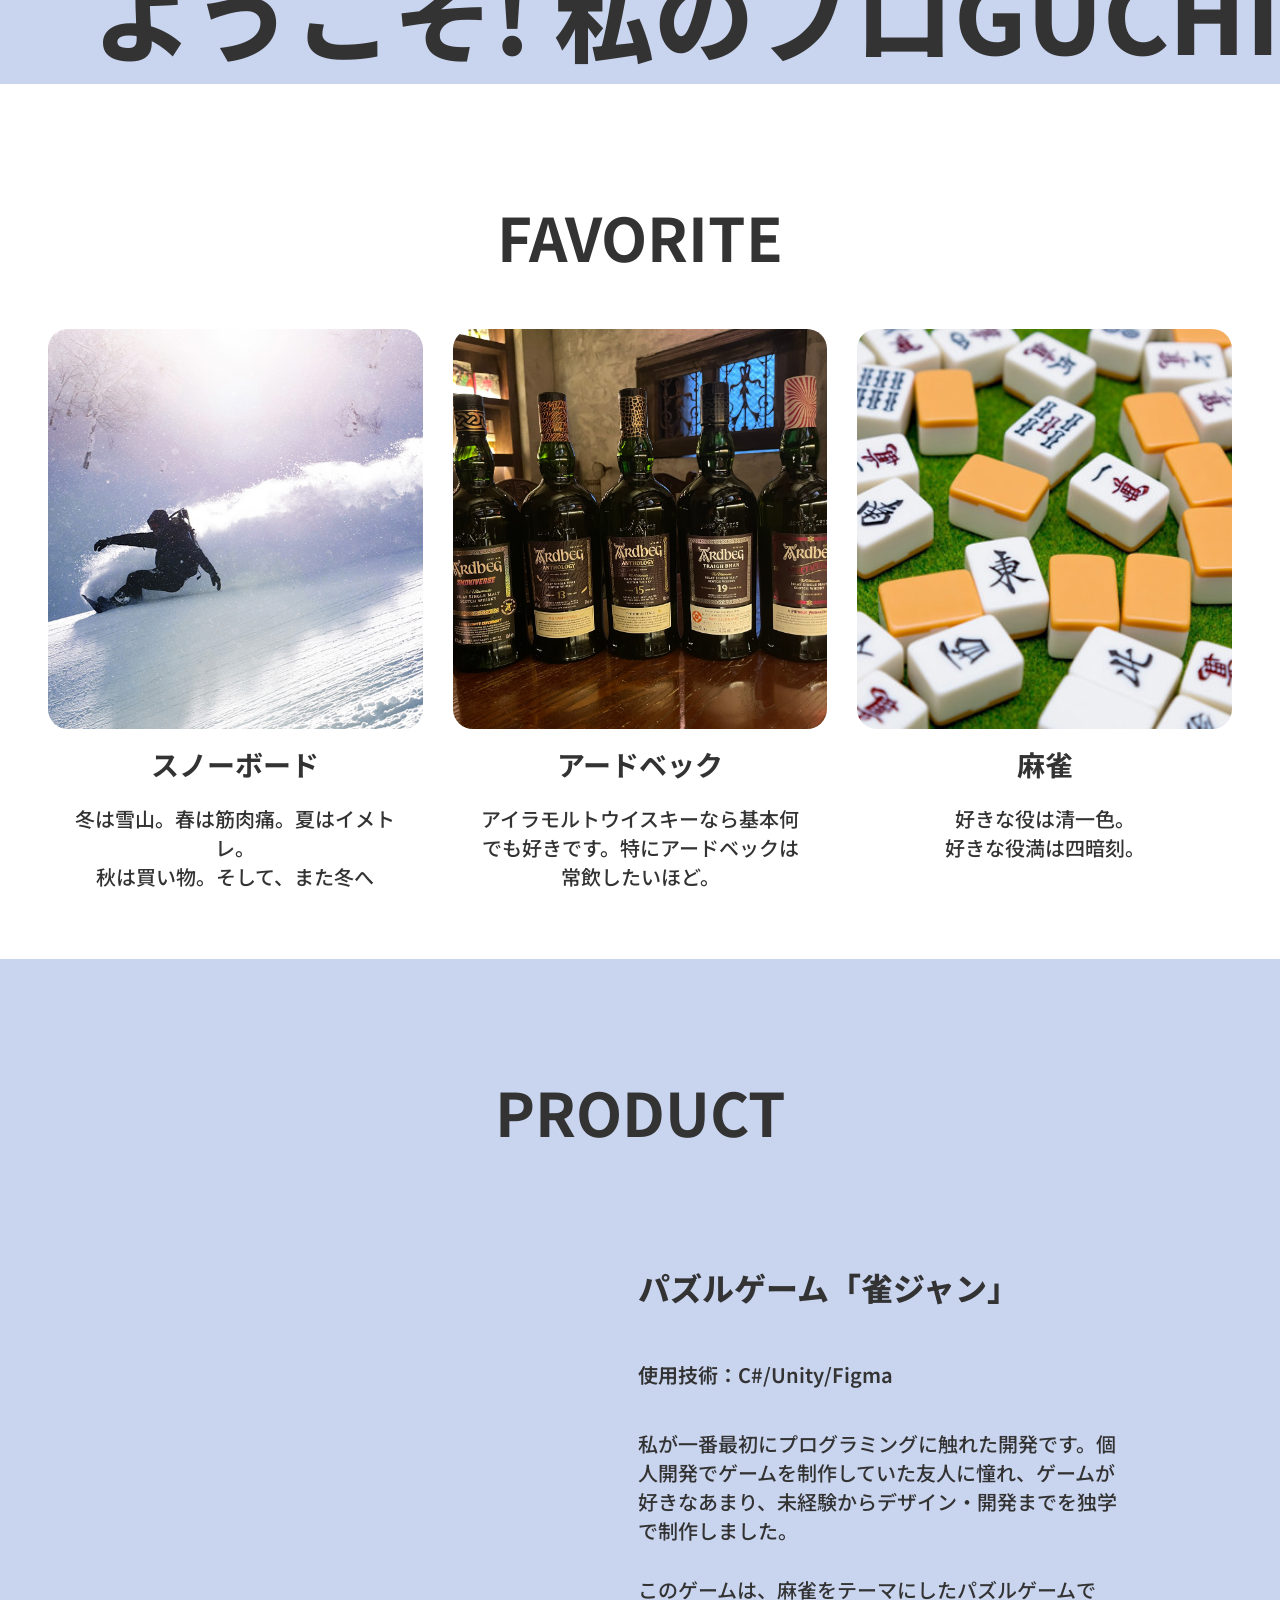
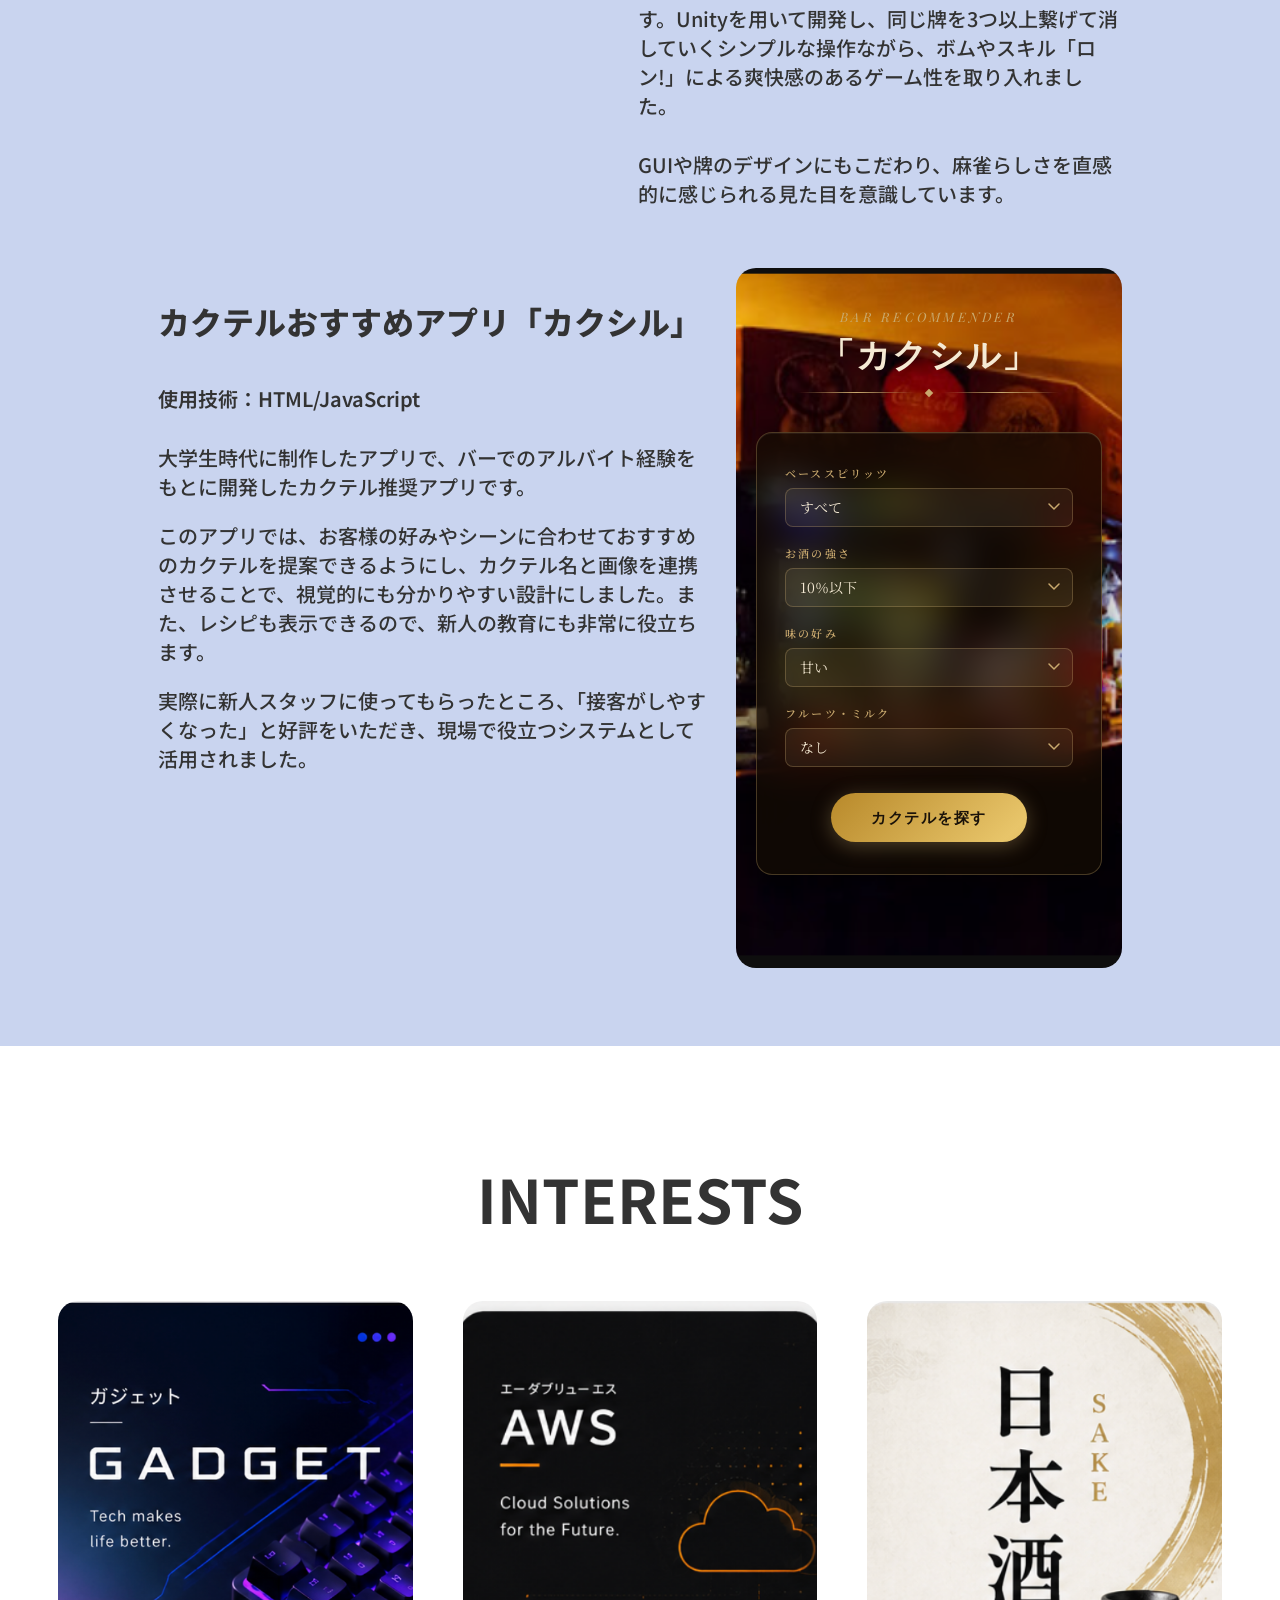
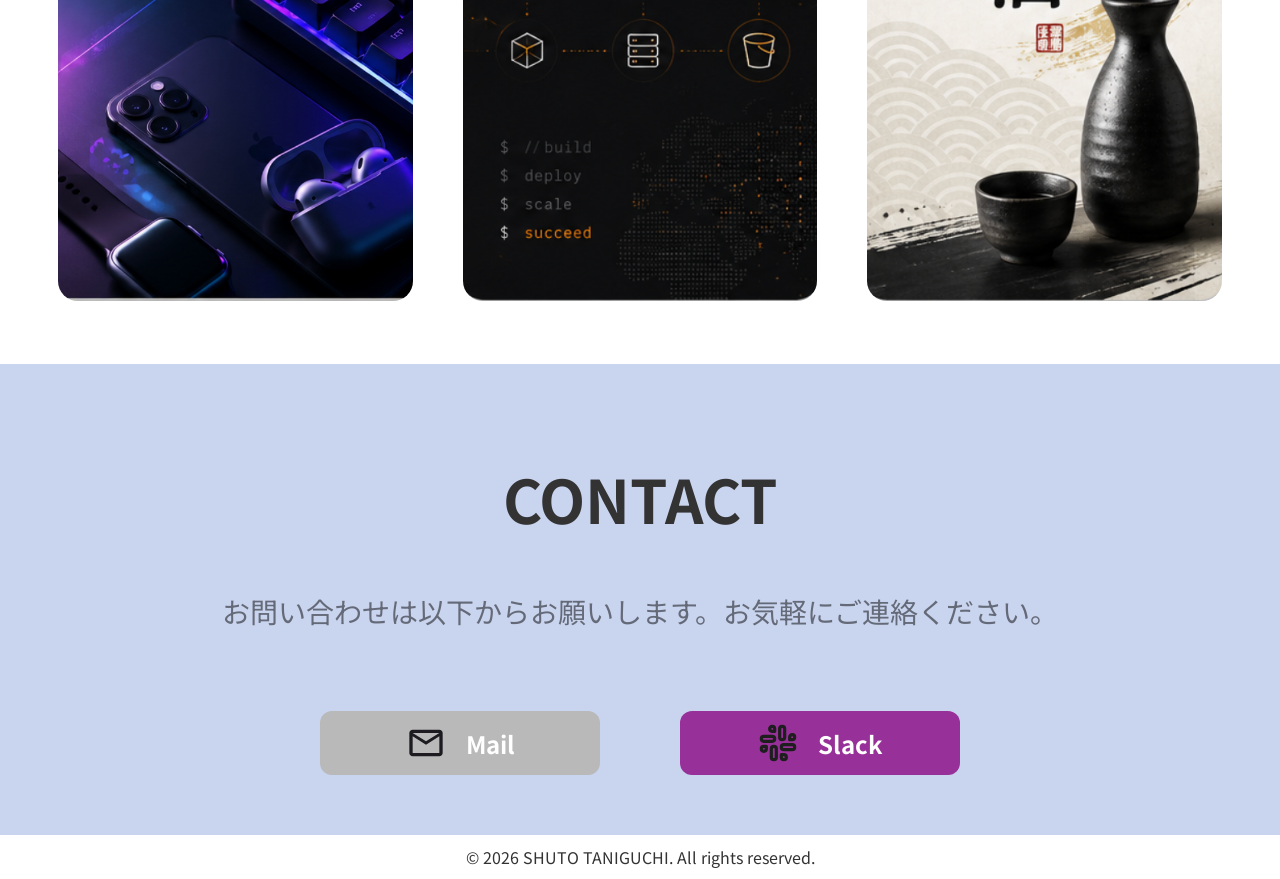
==== commit 848a5425: "fix: 三角さんからのフィードバック修正1" ====
--- a/index.html
+++ b/index.html
@@ -5,6 +5,11 @@
     <meta charset="UTF-8">
     <meta name="viewport" content="width=device-width, initial-scale=1.0">
     <title>SHUTO TANIGUCHI</title>
+    <meta name="description" content="谷口柊翔の自己紹介LP。">
+    <meta property="og:title" content="Shuto Taniguchi - My Profile">
+    <meta property="og:description" content="谷口柊翔の自己紹介LP。">
+    <meta property="og:image" content="hero.png">
+    <meta property="og:type" content="website">
     <link
         href="https://fonts.googleapis.com/css2?family=Noto+Sans+JP:wght@400;500;700;900&family=Bebas+Neue&display=swap"
         rel="stylesheet">
@@ -73,15 +78,15 @@
                     <button class="hero__favorite-dot" data-slide="1" aria-label="2枚目の画像"></button>
                     <button class="hero__favorite-dot" data-slide="2" aria-label="3枚目の画像"></button>
                 </div>
-                <button class="hero__favorite-button--left"><img src="Chevrons left.svg" alt="左へ"></button>
-                <button class="hero__favorite-button--right"><img src="Chevrons right.svg" alt="右へ"></button>
+                <button class="hero__favorite-button--left"><img src="chevrons-left.svg" alt="左へ"></button>
+                <button class="hero__favorite-button--right"><img src="chevrons-right.svg" alt="右へ"></button>
                 <a class="hero__favorite-text" href="#favorite">I'm Love it!</a>
             </div>
             <a class="hero__profile" href="#profile">
                 <img class="hero__profile-image" src="hero-me.jpg" alt="谷口柊翔">
             </a>
             <a class="hero__product" href="#product">
-                <img class="hero__product-image" src="Frame 3.svg" alt="私のプロダクト">
+                <img class="hero__product-image" src="frame-3.svg" alt="私のプロダクト">
                 <p class="hero__product-text">Product</p>
             </a>
             <a class="hero__interests" href="#interests">
@@ -93,7 +98,7 @@
             <a class="hero__contact" href="#contact">
                 <audio id="contact-sound" src="ziyagura-gako.mp3"></audio>
                 <img class="hero__contact-ziyagura" src="ziyagura.png" alt="ジャグラーランプ">
-                <img class="hero__contact-arrow" src="Arrow up-right.svg" alt="CONTACTへ">
+                <img class="hero__contact-arrow" src="arrow-up-right.svg" alt="CONTACTへ">
                 <p class="hero__contact-text">Contact me</p>
             </a>
         </div>
@@ -185,21 +190,22 @@
                     <img class="interests__item-image" src="gadget.png" alt="ガジェット">
                     <img class="interests__item-image--responsive" src="gadget3-2.png" alt="ガジェット3:2">
                     <div class="interests__item-text">
-                        最近はガジェットを調べたり、実際に使ってみたりすることにハマっています。
+                        最近はガジェットを調べたり、実際に使ってみたりすることにハマっています。<br><br>
                         特に最近はAIの進化によってガジェットの可能性や活用の幅が大きく広がっていると感じており、新しいデバイスやサービスに触れることを楽しんでいます。</div>
                 </div>
                 <div class="interests__item">
                     <img class="interests__item-image" src="aws.png" alt="AWS">
                     <img class="interests__item-image--responsive" src="aws3-2.png" alt="AWS3:2">
                     <div class="interests__item-text">
-                        AWSは、これからさらに知識を深めていきたいと考えている分野です。
+                        AWSは、これからさらに知識を深めていきたいと考えている分野です。<br><br>
                         実際に手を動かしながら理解を深め、開発だけでなくインフラ面にも強いエンジニアを目指していきたいと思っています。</div>
                 </div>
                 <div class="interests__item">
                     <img class="interests__item-image" src="sake.png" alt="日本酒">
                     <img class="interests__item-image--responsive" src="sake3-2.png" alt="日本酒3:2">
                     <div class="interests__item-text">
-                        ウイスキーが好物ですが、最近は日本酒にも興味があります。お酒を通して、その土地ならではの文化やこだわりに触れられる点は、ウイスキーも日本酒も変わらず魅力を感じます。</div>
+                        ウイスキーが好物ですが、最近は日本酒にも興味があります。<br><br>
+                        お酒を通して、その土地ならではの文化やこだわりに触れられる点は、ウイスキーも日本酒も変わらず魅力を感じます。</div>
                 </div>
             </div>
         </div>
--- a/style.css
+++ b/style.css
@@ -232,7 +232,7 @@
 
 .hero__favorite-dots {
     position: absolute;
-    bottom: 17%;
+    bottom: 115px;
     left: 50%;
     transform: translateX(-50%);
     display: flex;
@@ -504,10 +504,6 @@
     height: auto;
     gap: 120px;
     overflow: hidden;
-}
-
-body {
-    background: #000;
 }
 
 .snow {
@@ -868,6 +864,10 @@
     opacity: 1;
 }
 
+.interests__item--active .interests__item-text {
+    opacity: 1;
+}
+
 .interests__item-image--responsive {
     display: none;
 }
@@ -940,7 +940,6 @@
 }
 
 
-/* ===== Tablet (≤1024px) ===== */
 @media (max-width: 1024px) {
     .hero {
         display: none;
@@ -1019,12 +1018,17 @@
     .interests__item-text {
         opacity: 0;
         position: absolute;
-        top: 20%;
-        left: 0%;
-        margin: 20px;
+        top: 0;
+        left: 0;
+        right: 0;
+        bottom: 0;
+        margin: 0;
         padding: 20px;
         background-color: rgba(255, 255, 255, 0.9);
         font-size: 18px;
+        border-radius: 20px;
+        overflow-y: auto;
+        align-items: center;
     }
 
 }
@@ -1144,7 +1148,7 @@
     }
 
     .interests__item-text {
-        font-size: 16px;
+        font-size: 20px;
     }
 
     .contact__text {
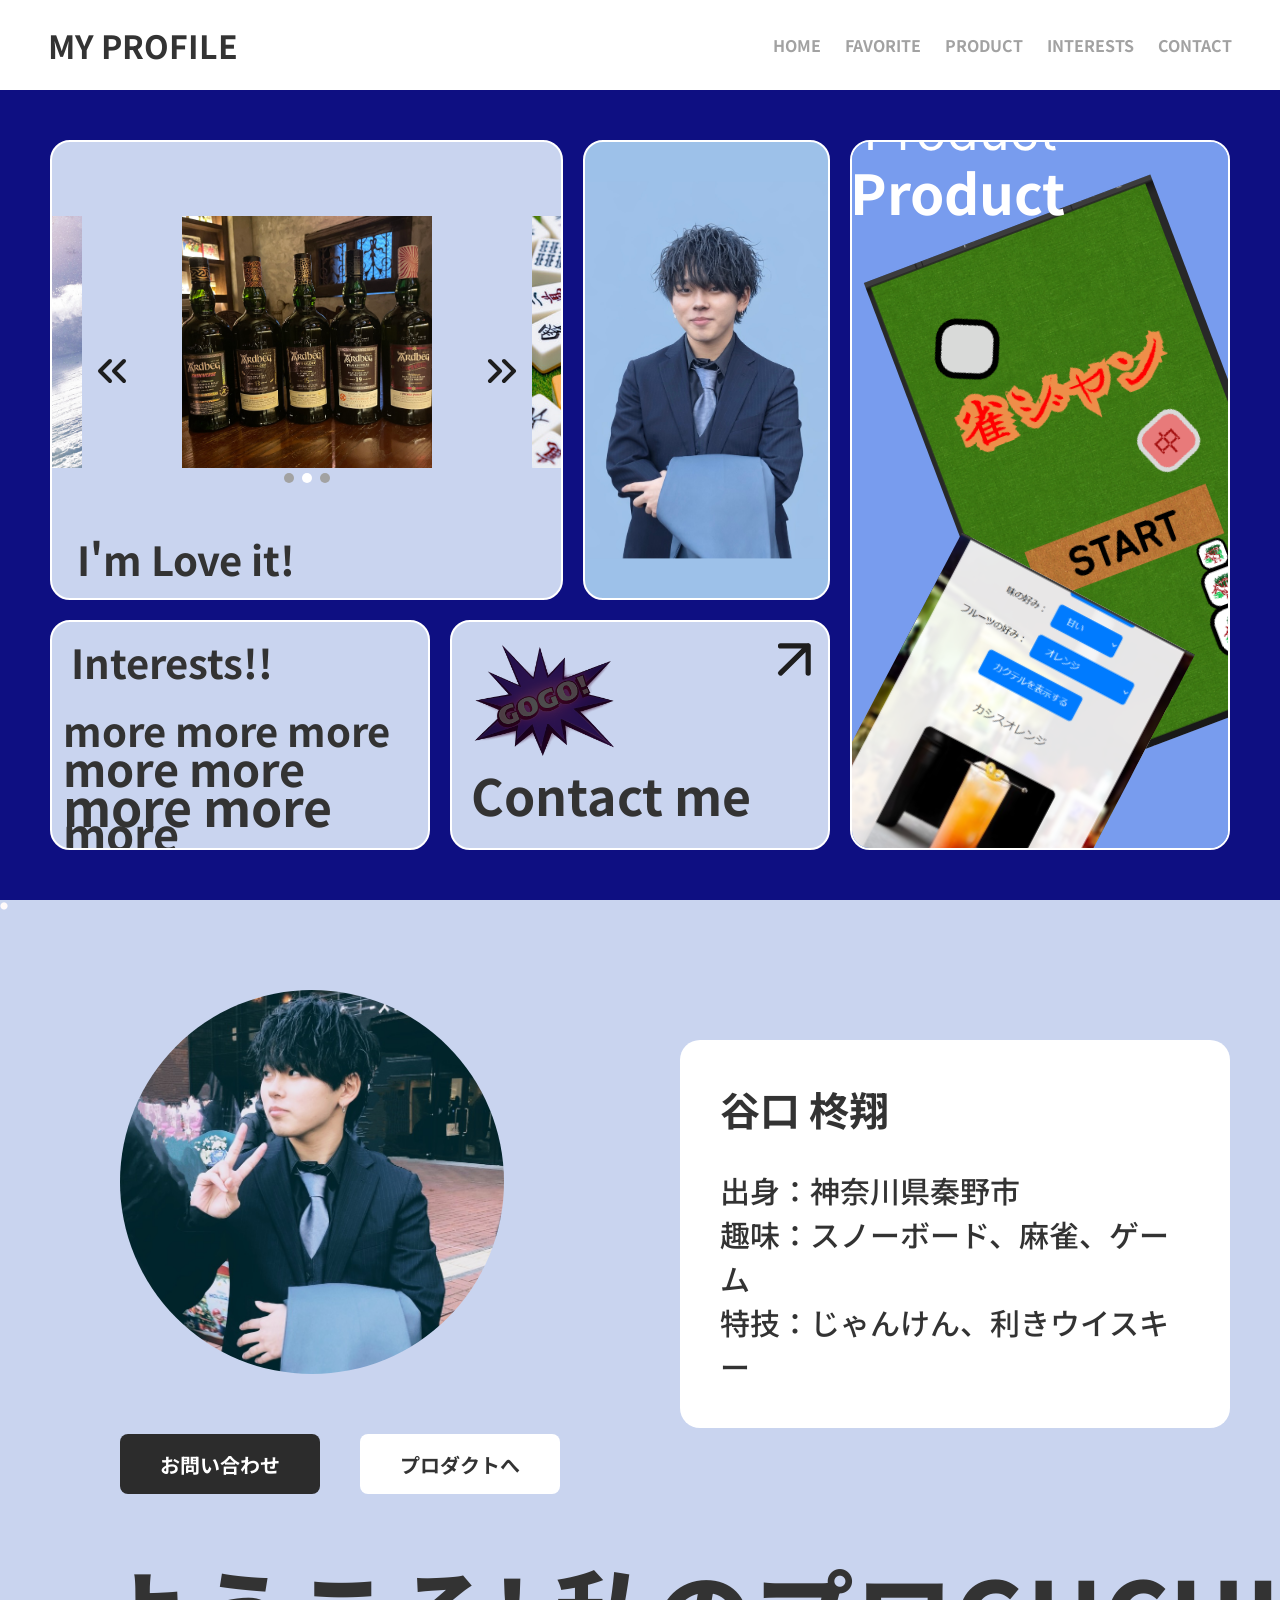
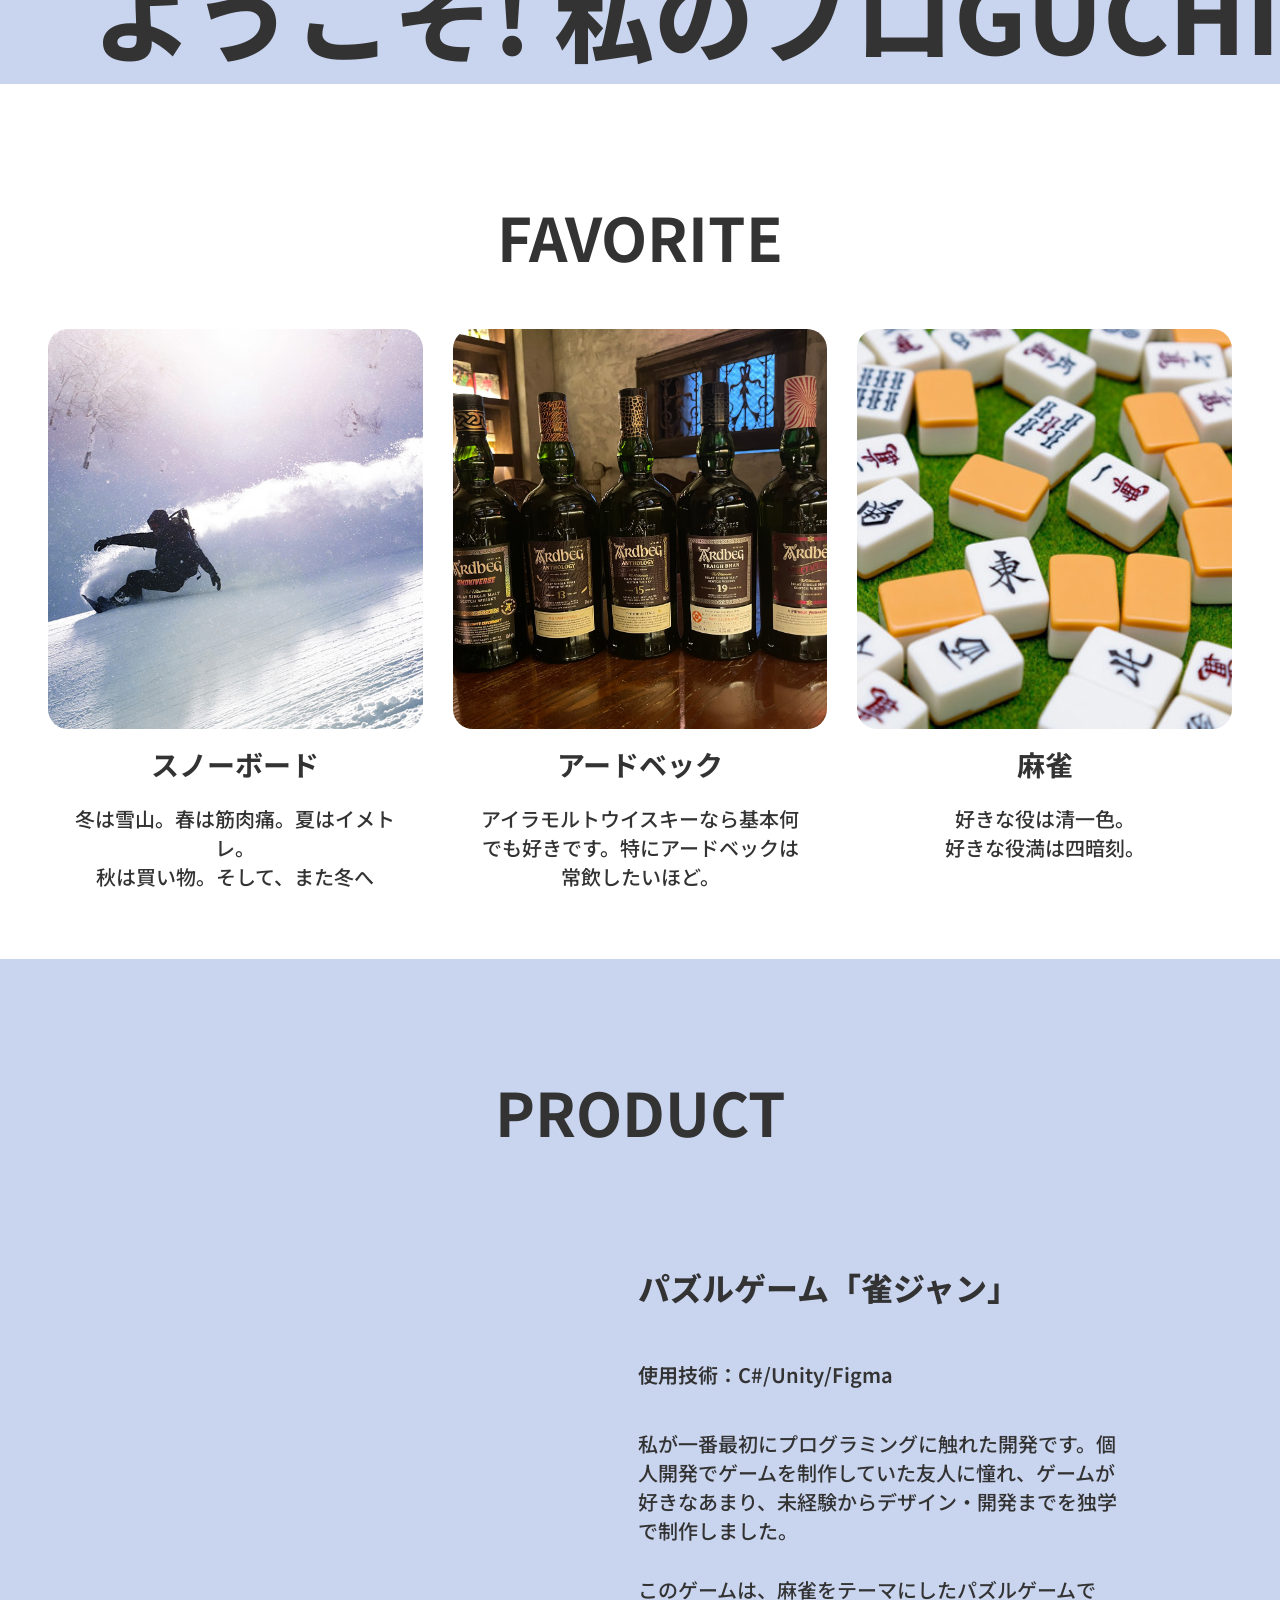
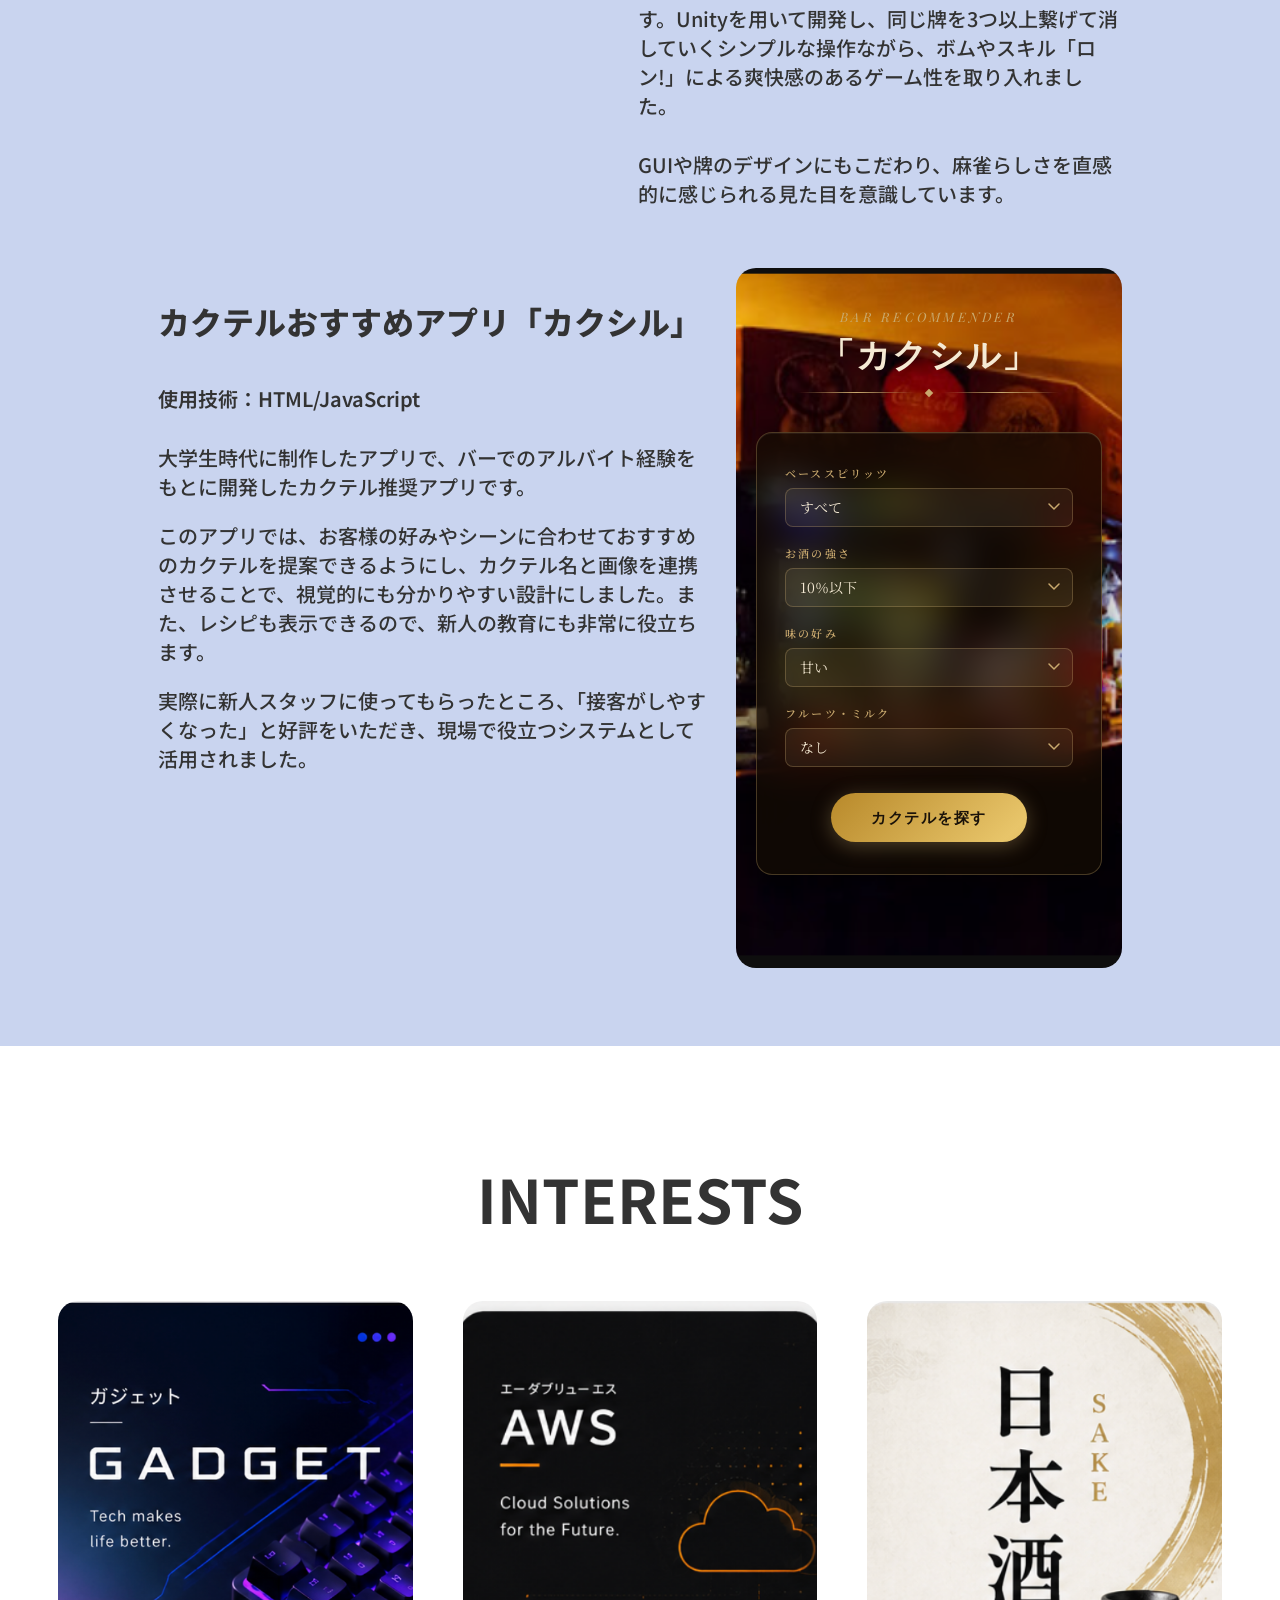
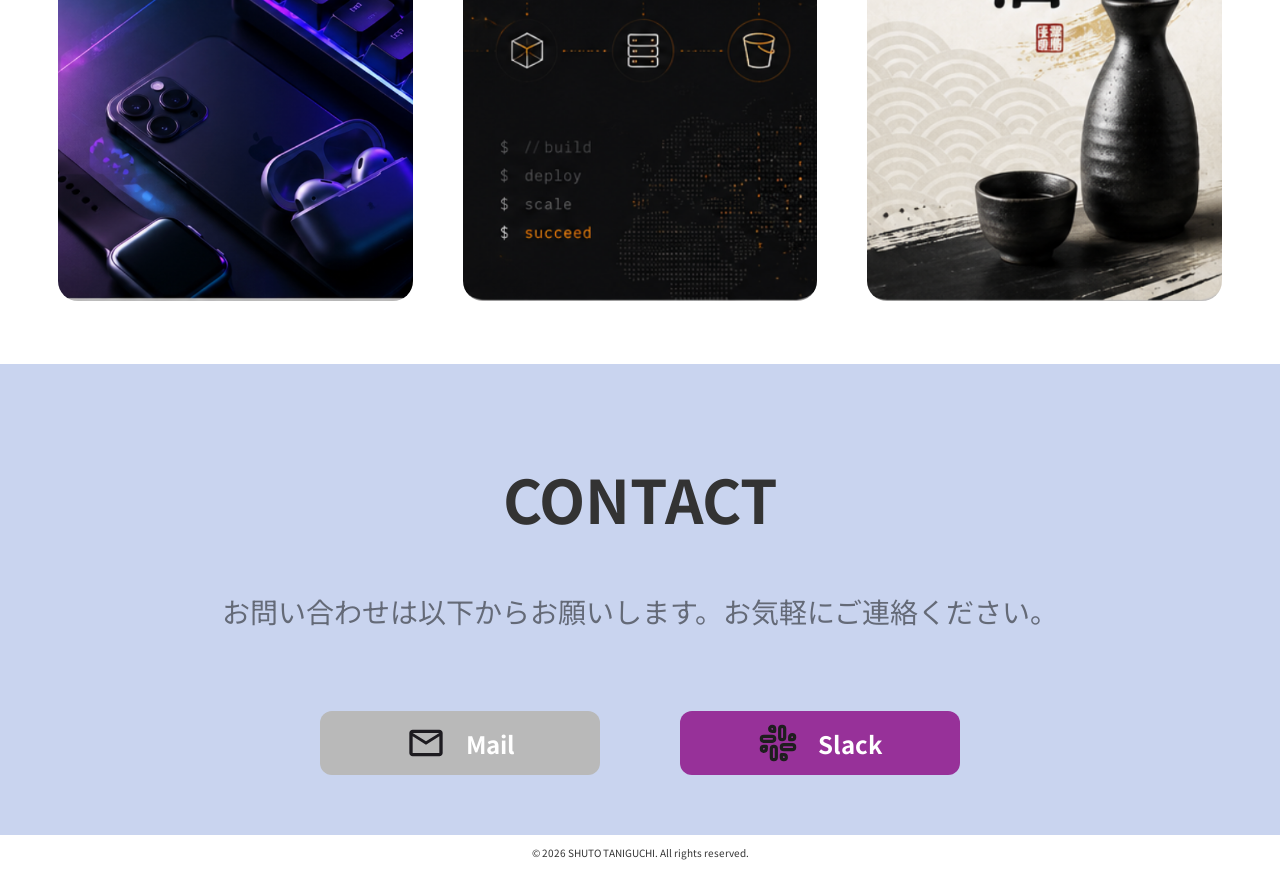
==== commit cf78de68: "fix: interests__item-textのCSS見直し" ====
--- a/index.html
+++ b/index.html
@@ -96,7 +96,7 @@
                 <p class="hero__interests-subtext--3">more more more</p>
             </a>
             <a class="hero__contact" href="#contact">
-                <audio id="contact-sound" src="ziyagura-gako.mp3"></audio>
+                <audio id="contact-sound" src="ziyagura-gako.mp3" preload="auto"></audio>
                 <img class="hero__contact-ziyagura" src="ziyagura.png" alt="ジャグラーランプ">
                 <img class="hero__contact-arrow" src="arrow-up-right.svg" alt="CONTACTへ">
                 <p class="hero__contact-text">Contact me</p>
@@ -190,21 +190,21 @@
                     <img class="interests__item-image" src="gadget.png" alt="ガジェット">
                     <img class="interests__item-image--responsive" src="gadget3-2.png" alt="ガジェット3:2">
                     <div class="interests__item-text">
-                        最近はガジェットを調べたり、実際に使ってみたりすることにハマっています。<br><br>
-                        特に最近はAIの進化によってガジェットの可能性や活用の幅が大きく広がっていると感じており、新しいデバイスやサービスに触れることを楽しんでいます。</div>
+                        最近はガジェットを調べたり、実際に使ってみたりすることにハマっています。<br>
+                        最近はAIの進化によりガジェットの可能性や活用の幅が大きく広がり、新しいデバイスに触れることを楽しんでいます。</div>
                 </div>
                 <div class="interests__item">
                     <img class="interests__item-image" src="aws.png" alt="AWS">
                     <img class="interests__item-image--responsive" src="aws3-2.png" alt="AWS3:2">
                     <div class="interests__item-text">
-                        AWSは、これからさらに知識を深めていきたいと考えている分野です。<br><br>
+                        AWSは、これからさらに知識を深めていきたいと考えている分野です。<br>
                         実際に手を動かしながら理解を深め、開発だけでなくインフラ面にも強いエンジニアを目指していきたいと思っています。</div>
                 </div>
                 <div class="interests__item">
                     <img class="interests__item-image" src="sake.png" alt="日本酒">
                     <img class="interests__item-image--responsive" src="sake3-2.png" alt="日本酒3:2">
                     <div class="interests__item-text">
-                        ウイスキーが好物ですが、最近は日本酒にも興味があります。<br><br>
+                        ウイスキーが好物ですが、最近は日本酒にも興味があります。<br>
                         お酒を通して、その土地ならではの文化やこだわりに触れられる点は、ウイスキーも日本酒も変わらず魅力を感じます。</div>
                 </div>
             </div>
--- a/style.css
+++ b/style.css
@@ -937,6 +937,7 @@
     text-align: center;
     padding: 10px;
     background-color: var(--white);
+    font-size: 10px;
 }
 
 
@@ -1025,7 +1026,7 @@
         margin: 0;
         padding: 20px;
         background-color: rgba(255, 255, 255, 0.9);
-        font-size: 18px;
+        font-size: 16px;
         border-radius: 20px;
         overflow-y: auto;
         align-items: center;
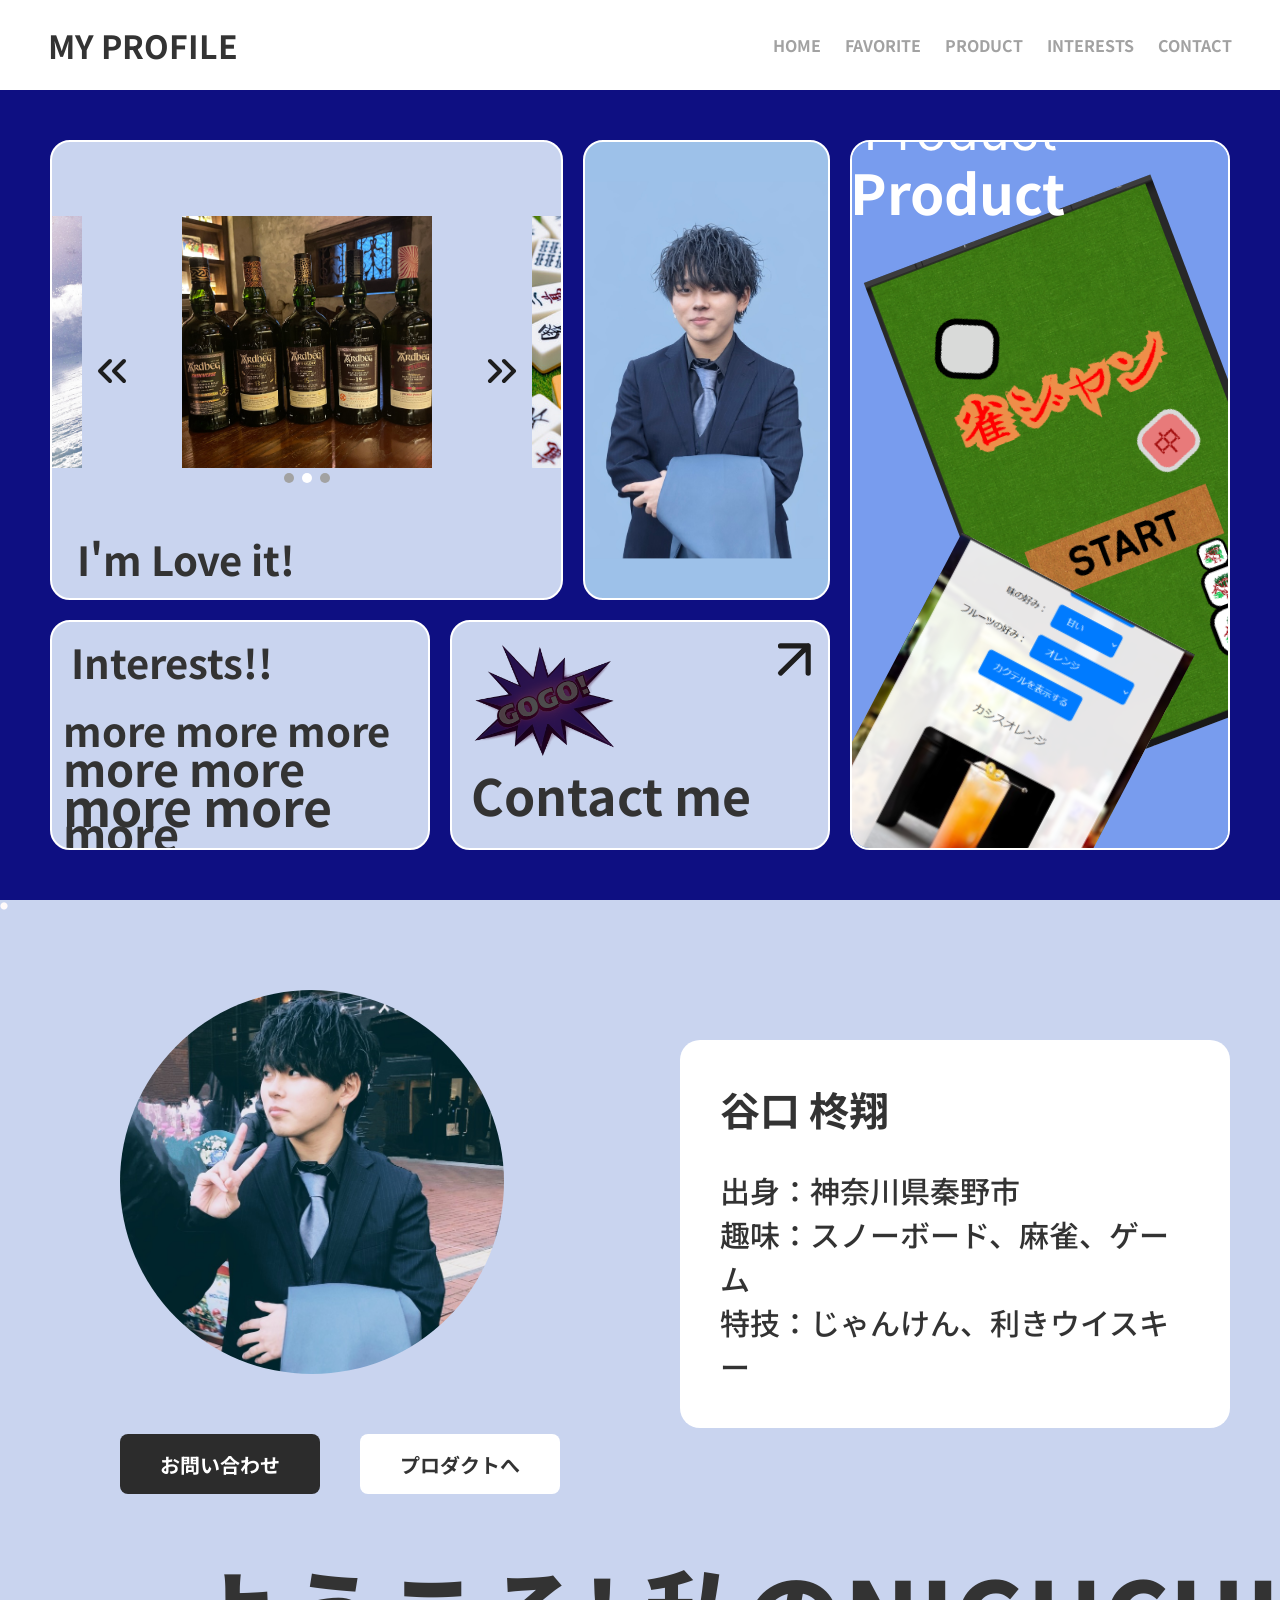
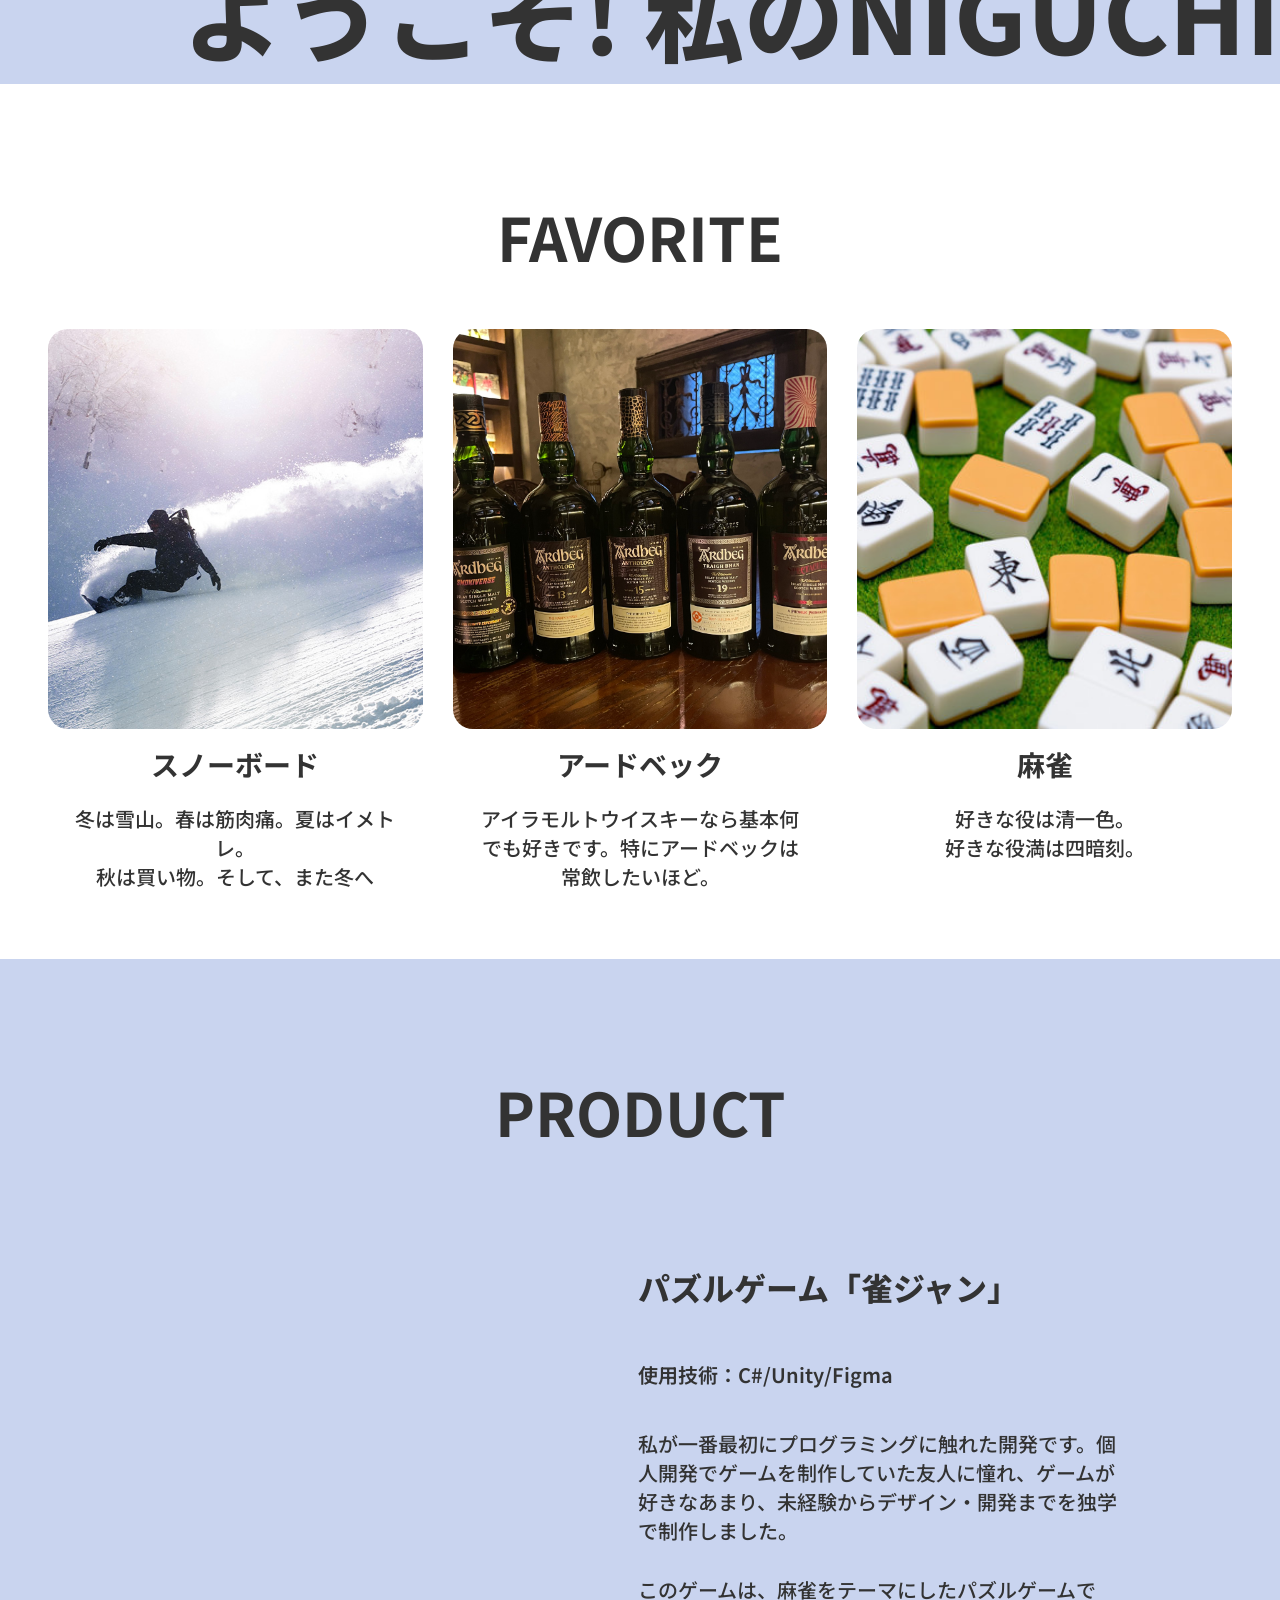
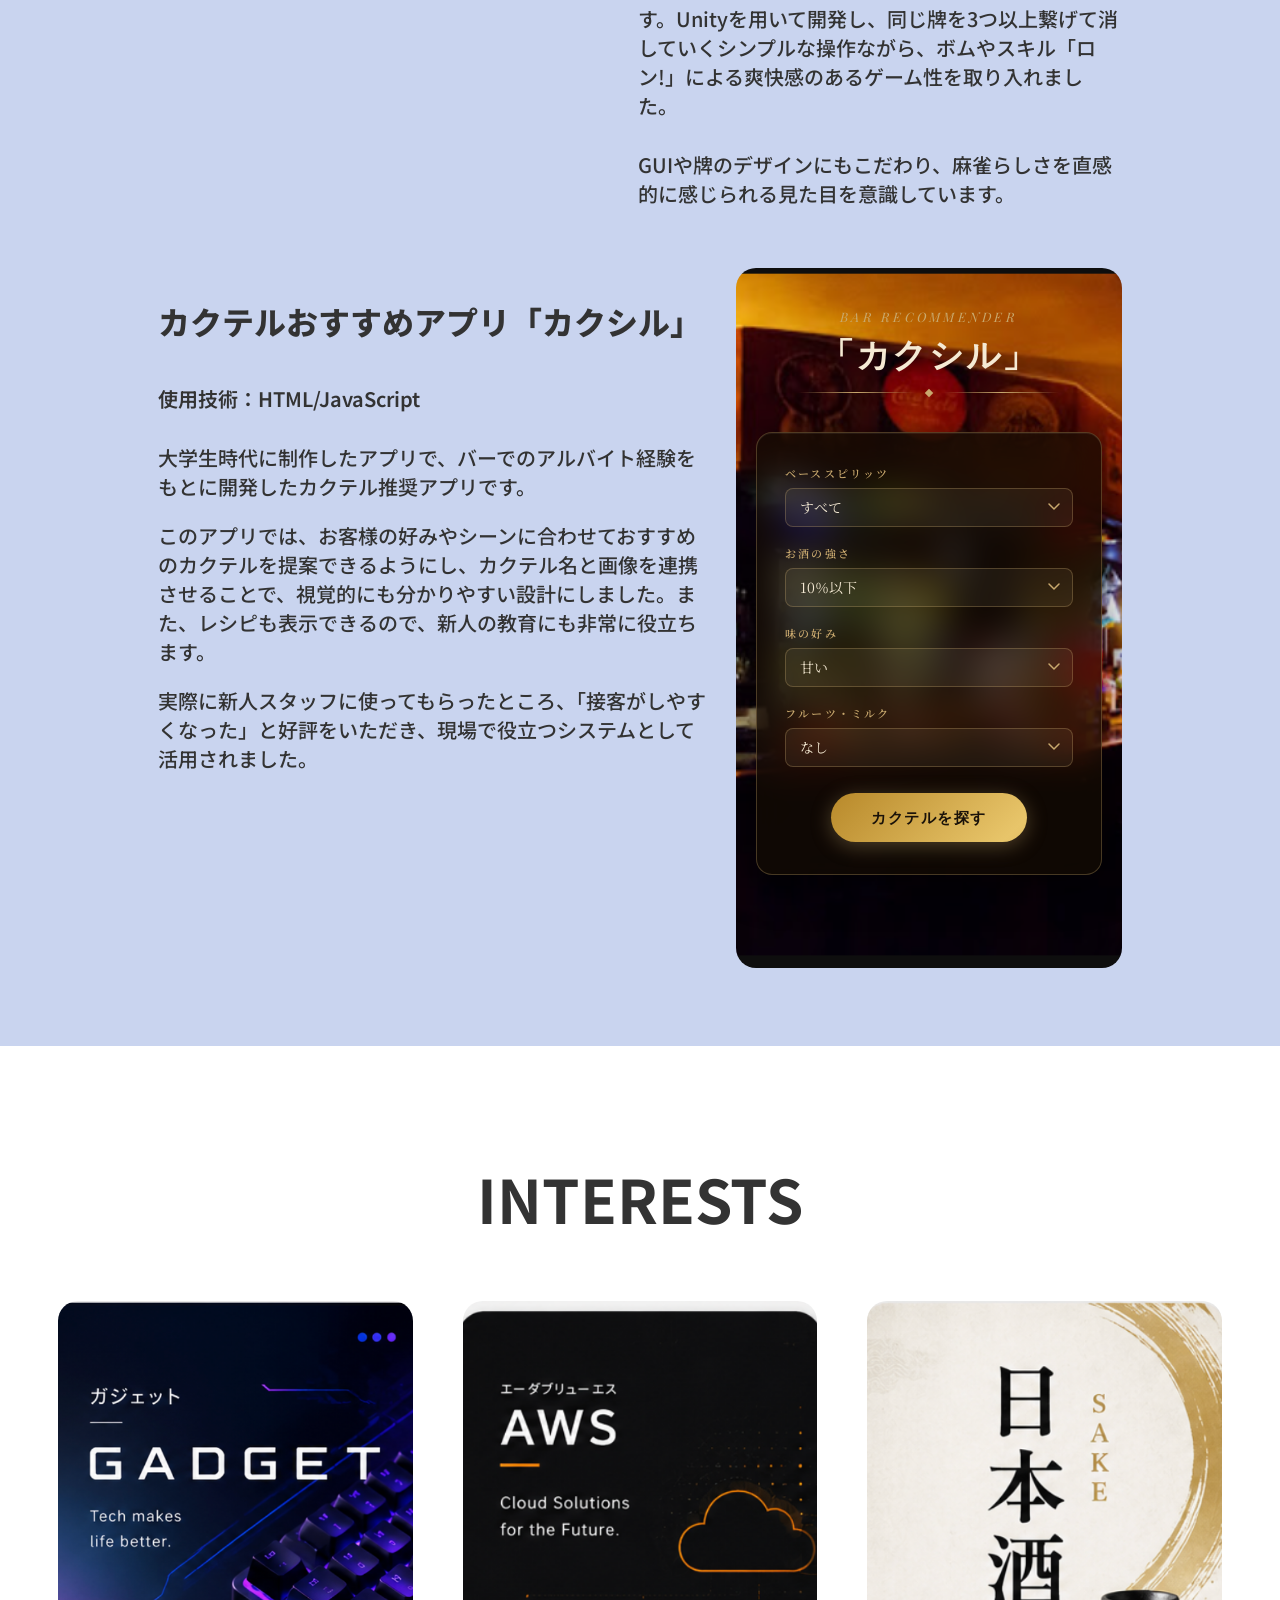
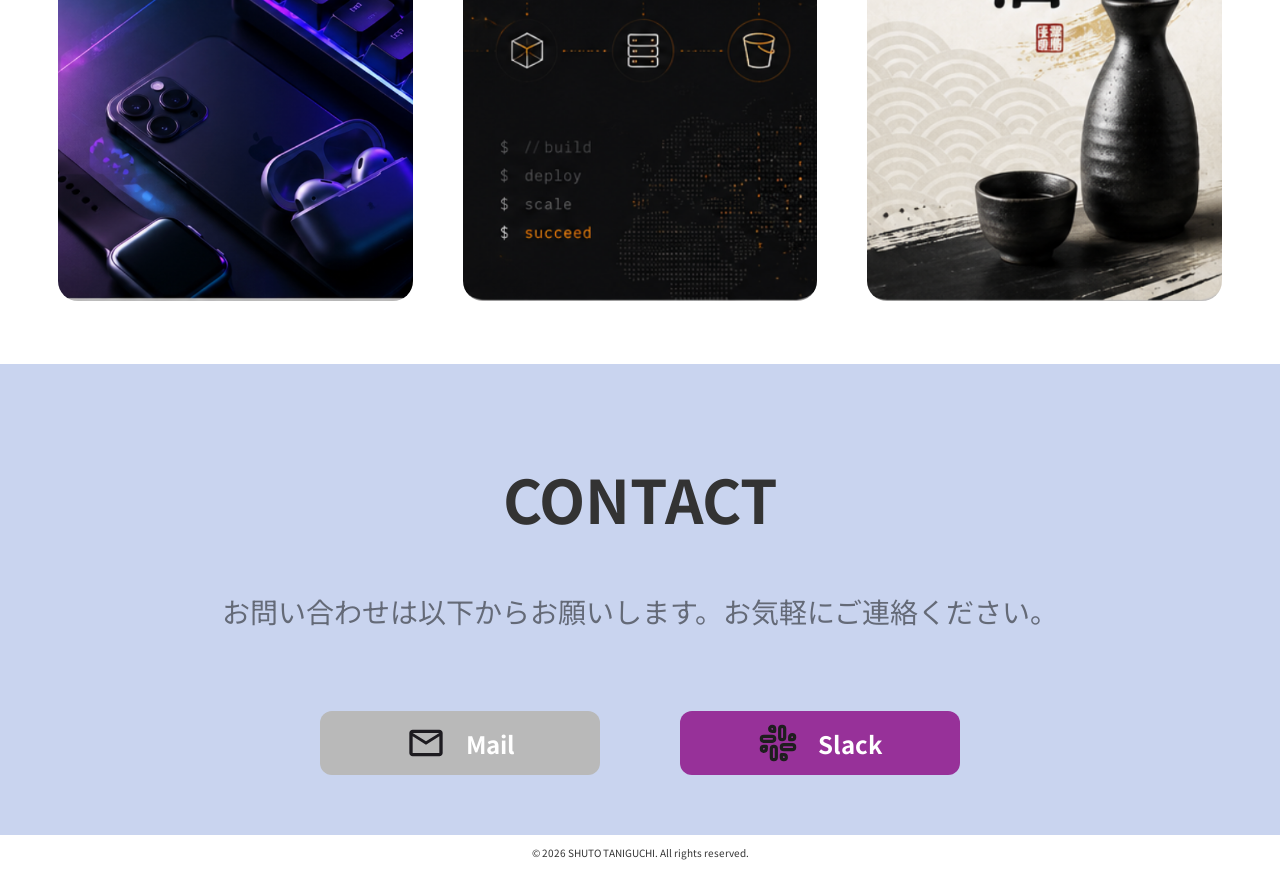
==== commit 55c5d027: "fix: title変更" ====
--- a/index.html
+++ b/index.html
@@ -4,7 +4,7 @@
 <head>
     <meta charset="UTF-8">
     <meta name="viewport" content="width=device-width, initial-scale=1.0">
-    <title>SHUTO TANIGUCHI</title>
+    <title>Shuto Taniguchi - My Profile</title>
     <meta name="description" content="谷口柊翔の自己紹介LP。">
     <meta property="og:title" content="Shuto Taniguchi - My Profile">
     <meta property="og:description" content="谷口柊翔の自己紹介LP。">
--- a/style.css
+++ b/style.css
@@ -511,6 +511,7 @@
     font-size: 8px;
     position: absolute;
     top: 0;
+    left: 0;
     text-shadow:
         1vw -80px 2px, 3vw -600px 1px, 5vw -1200px 3px, 7vw -1800px 2px, 9vw -2400px 4px,
         11vw -3000px 1px, 13vw -300px 3px, 15vw -900px 2px, 17vw -1500px 5px, 19vw -2100px 1px,
@@ -941,7 +942,7 @@
 }
 
 
-@media (max-width: 1024px) {
+@media (max-width: 1200px) {
     .hero {
         display: none;
     }
@@ -1026,7 +1027,7 @@
         margin: 0;
         padding: 20px;
         background-color: rgba(255, 255, 255, 0.9);
-        font-size: 16px;
+        font-size: 20px;
         border-radius: 20px;
         overflow-y: auto;
         align-items: center;
@@ -1149,7 +1150,7 @@
     }
 
     .interests__item-text {
-        font-size: 20px;
+        font-size: 16px;
     }
 
     .contact__text {
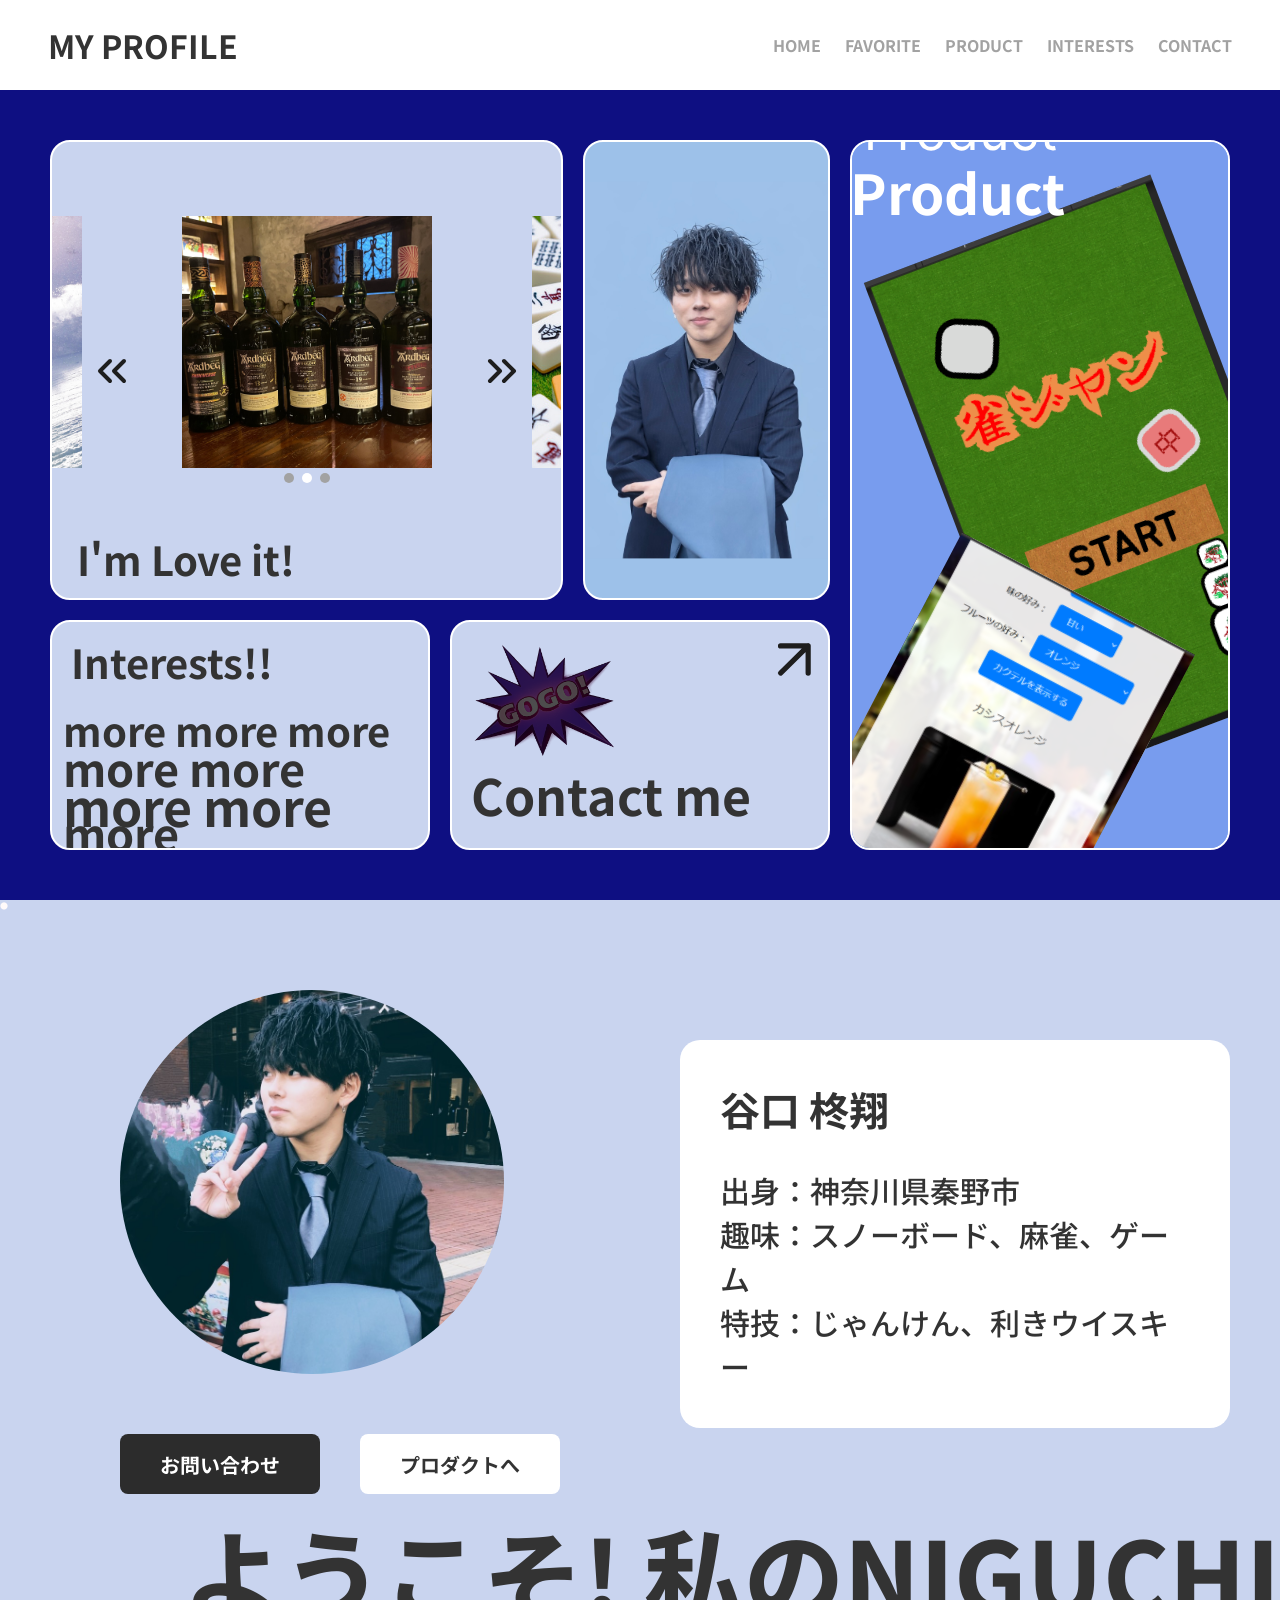
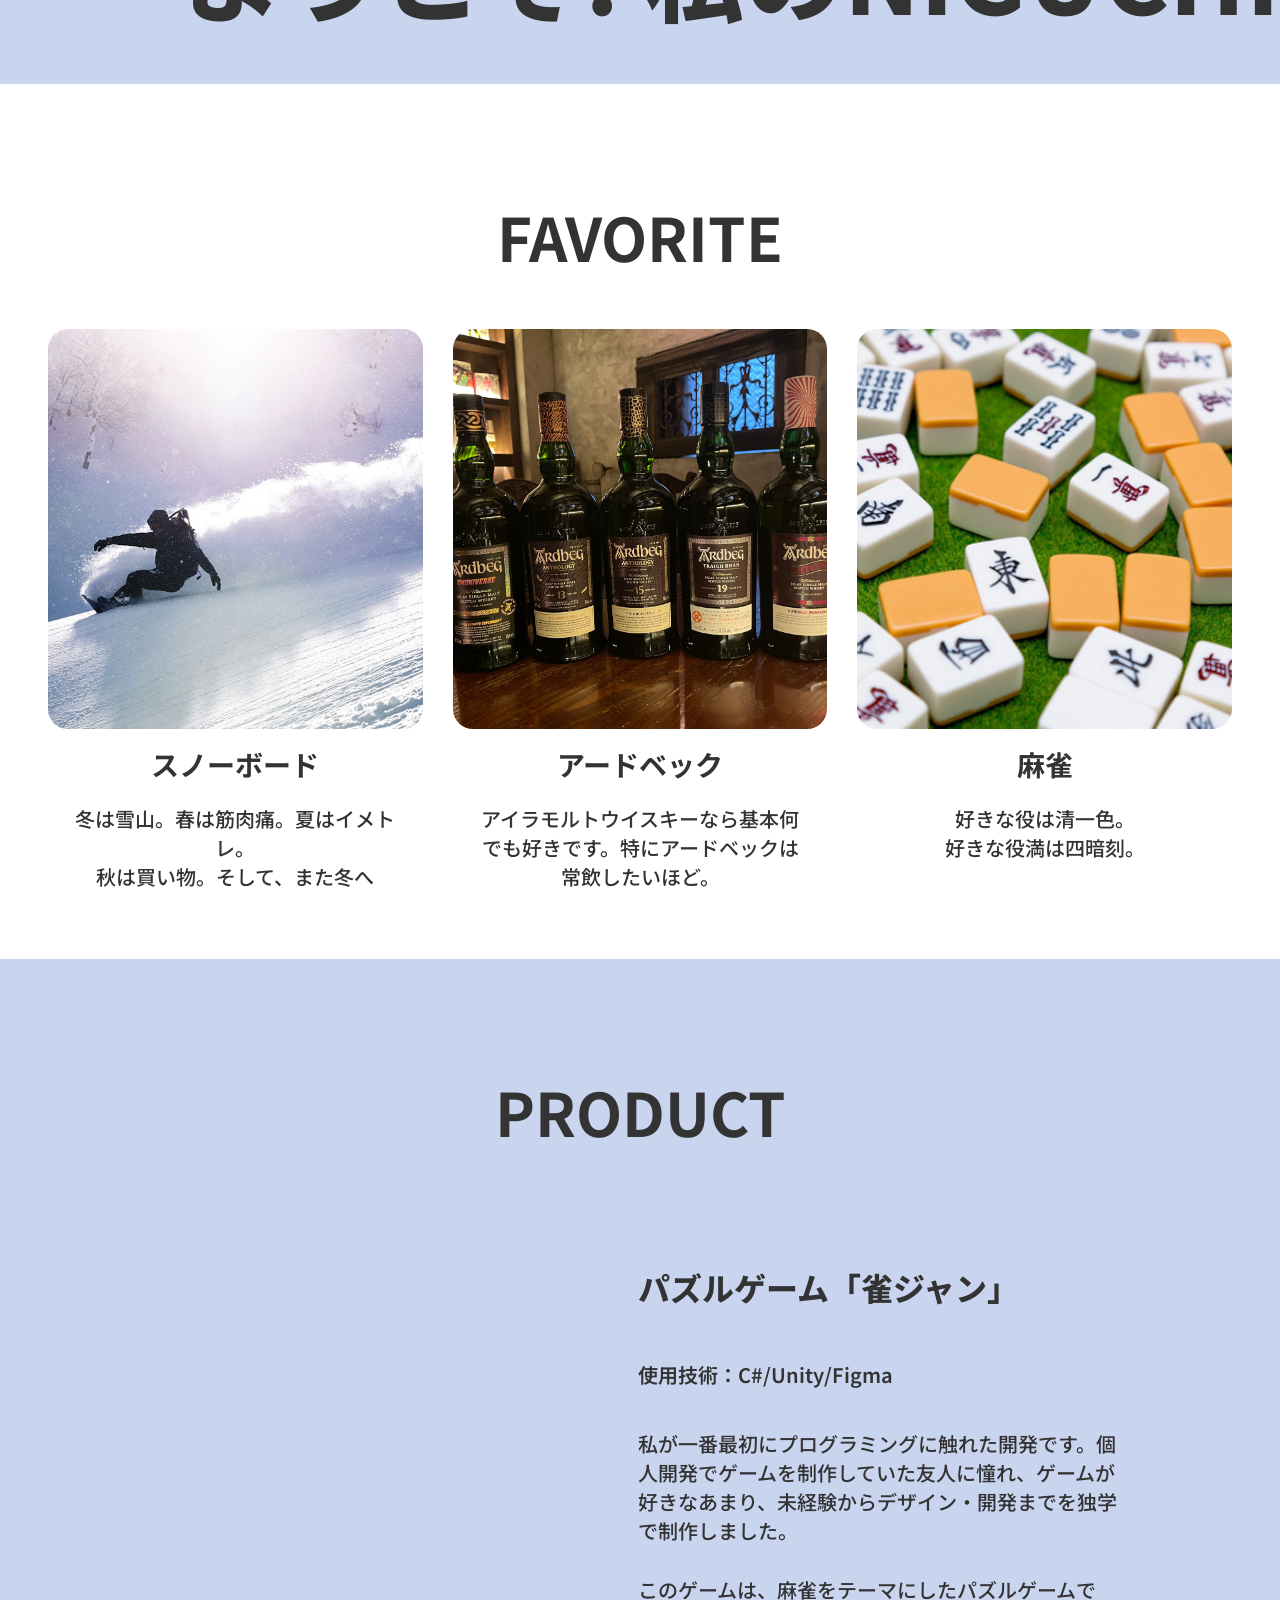
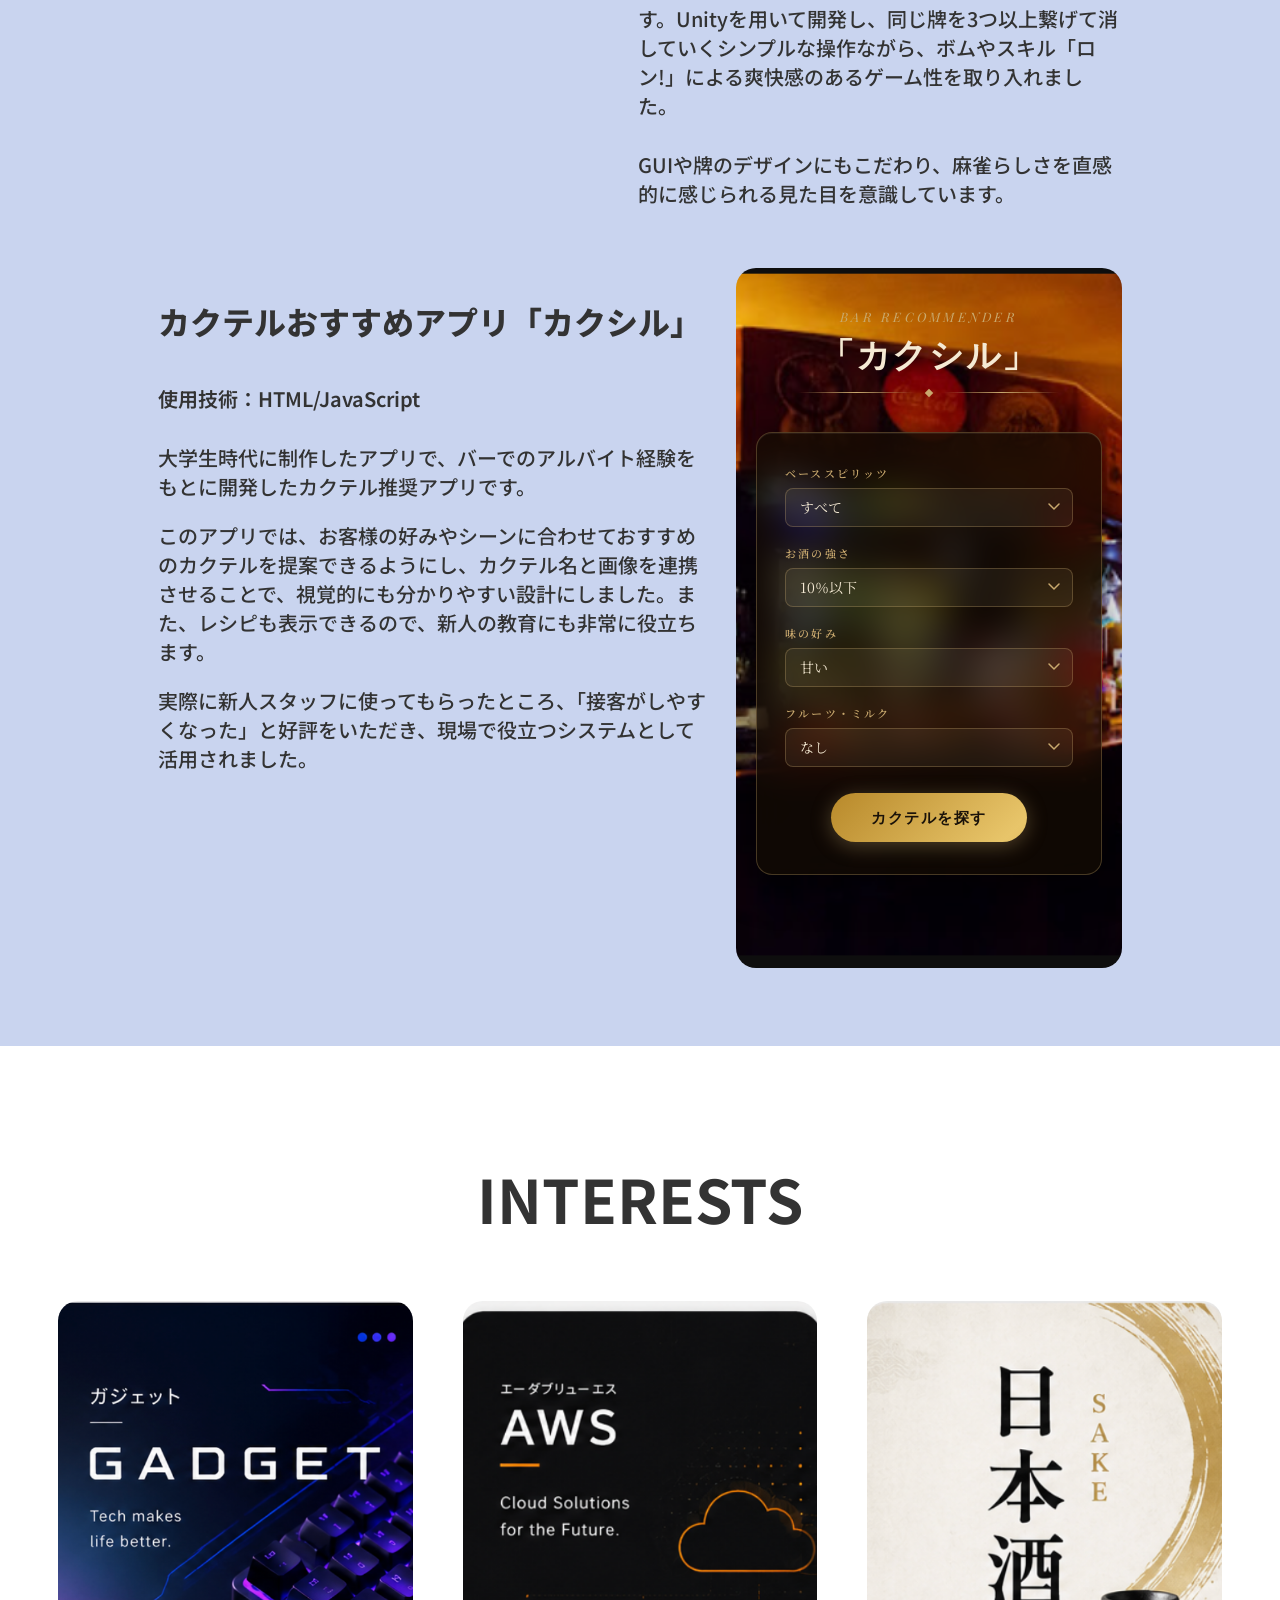
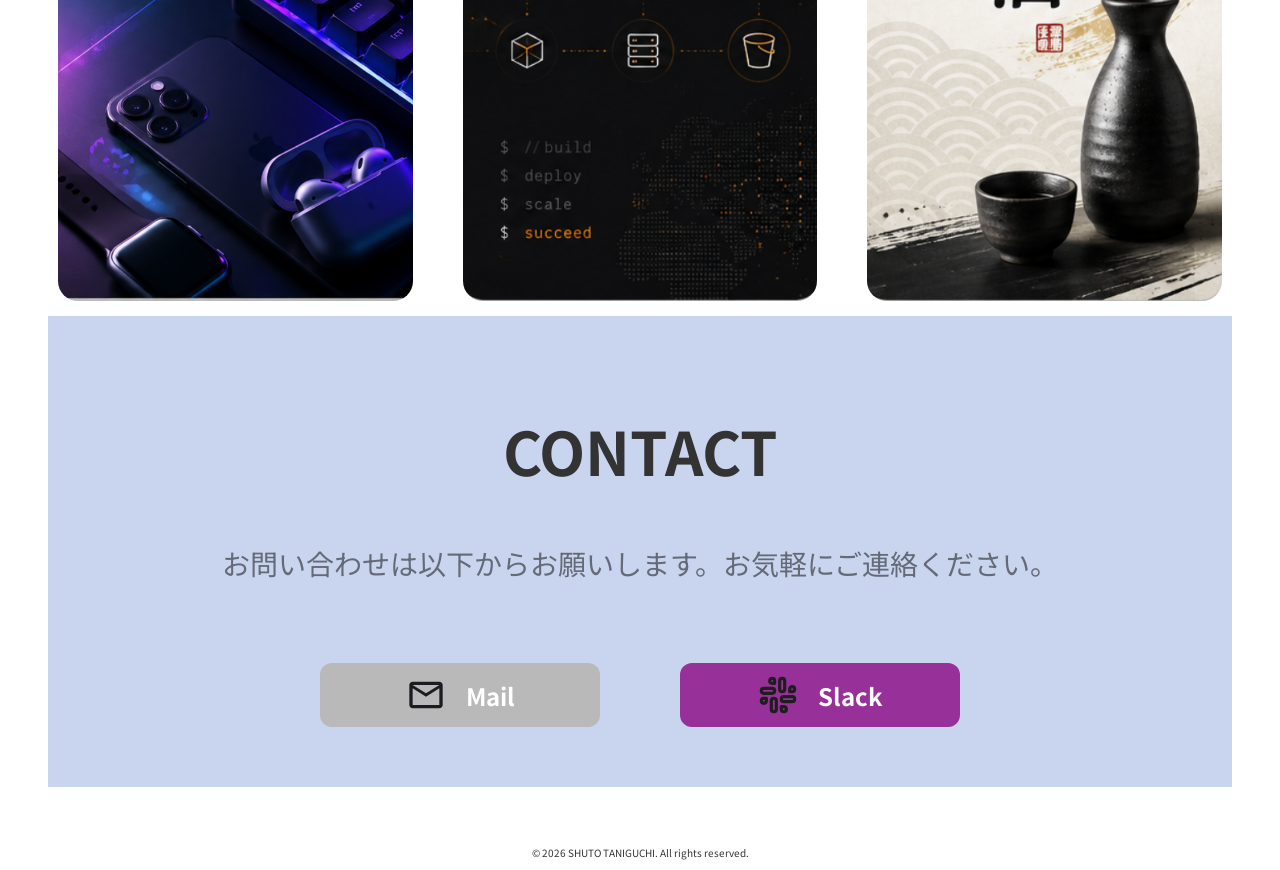
==== commit 33de7863: "fix: interests__item-textの内容修正" ====
--- a/index.html
+++ b/index.html
@@ -190,39 +190,38 @@
                     <img class="interests__item-image" src="gadget.png" alt="ガジェット">
                     <img class="interests__item-image--responsive" src="gadget3-2.png" alt="ガジェット3:2">
                     <div class="interests__item-text">
-                        最近はガジェットを調べたり、実際に使ってみたりすることにハマっています。<br>
-                        最近はAIの進化によりガジェットの可能性や活用の幅が大きく広がり、新しいデバイスに触れることを楽しんでいます。</div>
+                        最近はガジェットを調べたり、実際に使ってみたりすることにハマっています！<br>
+                        AIの進化によりガジェットの可能性が大きく広がり、新しいデバイスに触れることを楽しんでいます。</div>
                 </div>
                 <div class="interests__item">
                     <img class="interests__item-image" src="aws.png" alt="AWS">
                     <img class="interests__item-image--responsive" src="aws3-2.png" alt="AWS3:2">
                     <div class="interests__item-text">
-                        AWSは、これからさらに知識を深めていきたいと考えている分野です。<br>
-                        実際に手を動かしながら理解を深め、開発だけでなくインフラ面にも強いエンジニアを目指していきたいと思っています。</div>
+                        AWSは、これからさらに知識を深めたい分野です！<br>
+                        実際に手を動かしながら理解を深め、開発だけでなくインフラ面にも強いエンジニアを目指していきたい。</div>
                 </div>
                 <div class="interests__item">
                     <img class="interests__item-image" src="sake.png" alt="日本酒">
                     <img class="interests__item-image--responsive" src="sake3-2.png" alt="日本酒3:2">
                     <div class="interests__item-text">
-                        ウイスキーが好物ですが、最近は日本酒にも興味があります。<br>
+                        ウイスキーが好物ですが、実は最近日本酒にも興味があります。<br>
                         お酒を通して、その土地ならではの文化やこだわりに触れられる点は、ウイスキーも日本酒も変わらず魅力を感じます。</div>
                 </div>
             </div>
-        </div>
-        <div id="contact" class="contact">
-            <div class="confetti">
-                <span></span><span></span><span></span> <span></span><span></span><span></span>
-                <span></span><span></span><span></span> <span></span><span></span>
-            </div>
-            <h2 class="section__title">CONTACT</h2>
-            <p class="contact__text">お問い合わせは以下からお願いします。お気軽にご連絡ください。</p>
-            <div class="contact__buttons">
-                <a class="contact__email" href="mailto:staniguchi@bltinc.com"><img src="mail.svg" alt="Email"
-                        class="contact__email-icon">Mail</a>
-                <a class="contact__slack" href="https://slack.com/app_redirect?channel=U0A9WN30NQ5" target="_blank"
-                    rel="noopener noreferrer"><img src="Slack.svg" alt="Slack" class="contact__slack-icon">Slack</a>
-            </div>
-        </div>
+            <div id="contact" class="contact">
+                <div class="confetti">
+                    <span></span><span></span><span></span> <span></span><span></span><span></span>
+                    <span></span><span></span><span></span> <span></span><span></span>
+                </div>
+                <h2 class="section__title">CONTACT</h2>
+                <p class="contact__text">お問い合わせは以下からお願いします。お気軽にご連絡ください。</p>
+                <div class="contact__buttons">
+                    <a class="contact__email" href="mailto:staniguchi@bltinc.com"><img src="mail.svg" alt="Email"
+                            class="contact__email-icon">Mail</a>
+                    <a class="contact__slack" href="https://slack.com/app_redirect?channel=U0A9WN30NQ5" target="_blank"
+                        rel="noopener noreferrer"><img src="Slack.svg" alt="Slack" class="contact__slack-icon">Slack</a>
+                </div>
+            </div>
     </main>
     <footer>
         <p class="footer__text">© 2026 SHUTO TANIGUCHI. All rights reserved.</p>
--- a/style.css
+++ b/style.css
@@ -672,7 +672,7 @@
 
 .profile__label {
     position: absolute;
-    bottom: 0;
+    bottom: 40px;
     width: 100%;
     font-weight: 800;
     font-size: 100px;
@@ -940,6 +940,8 @@
     background-color: var(--white);
     font-size: 10px;
 }
+
+
 
 
 @media (max-width: 1200px) {
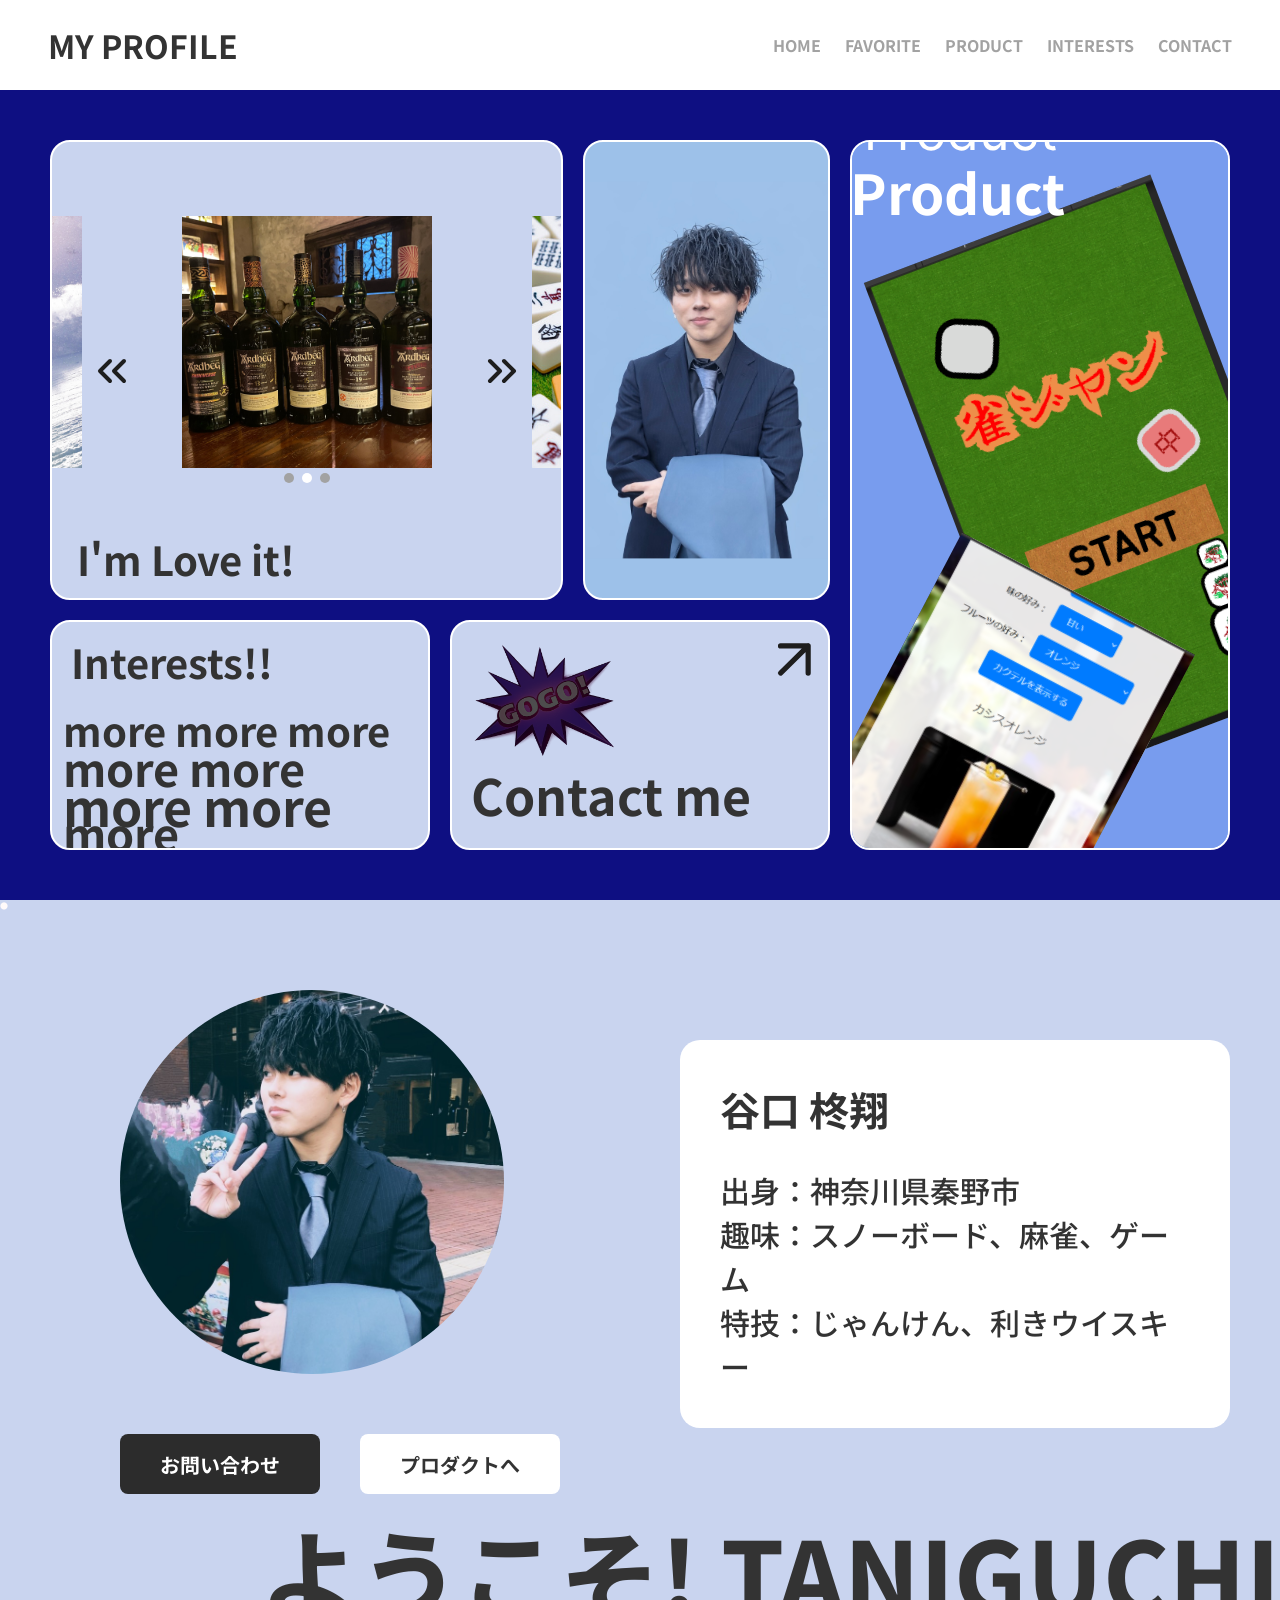
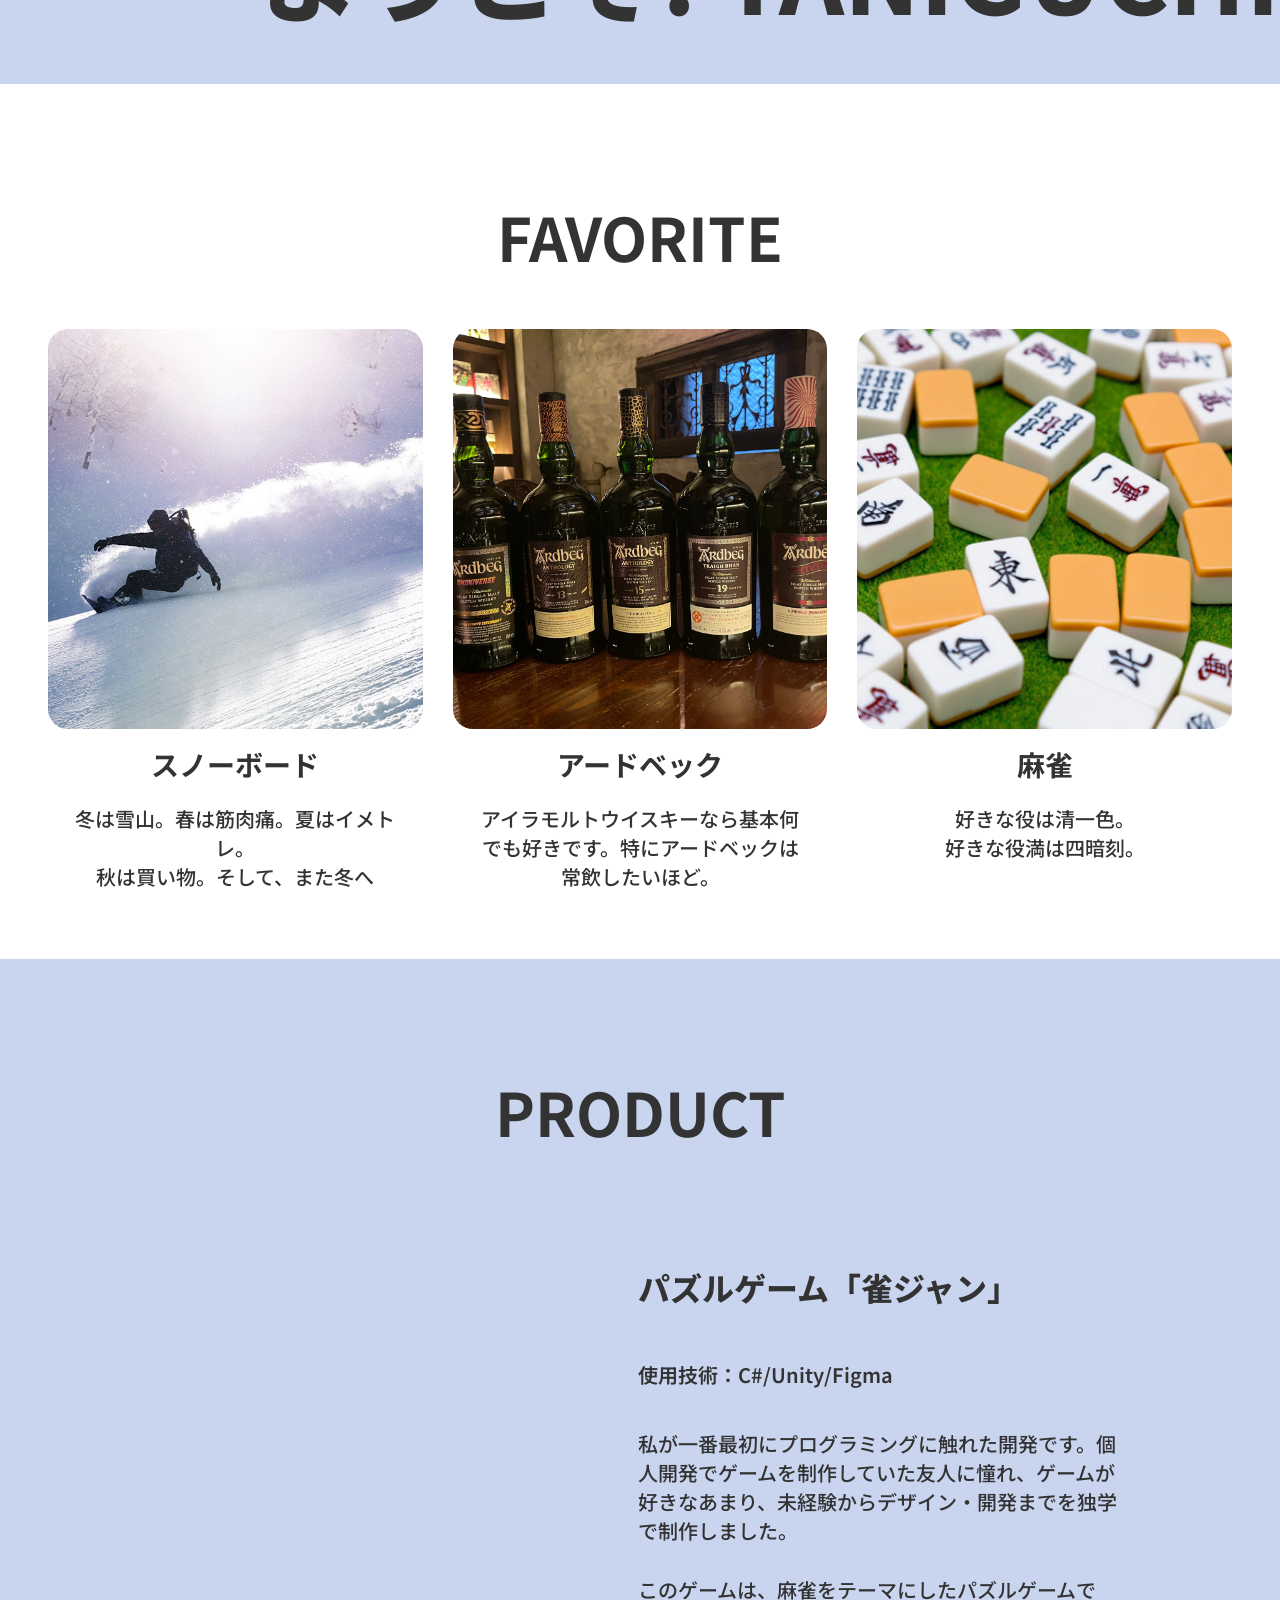
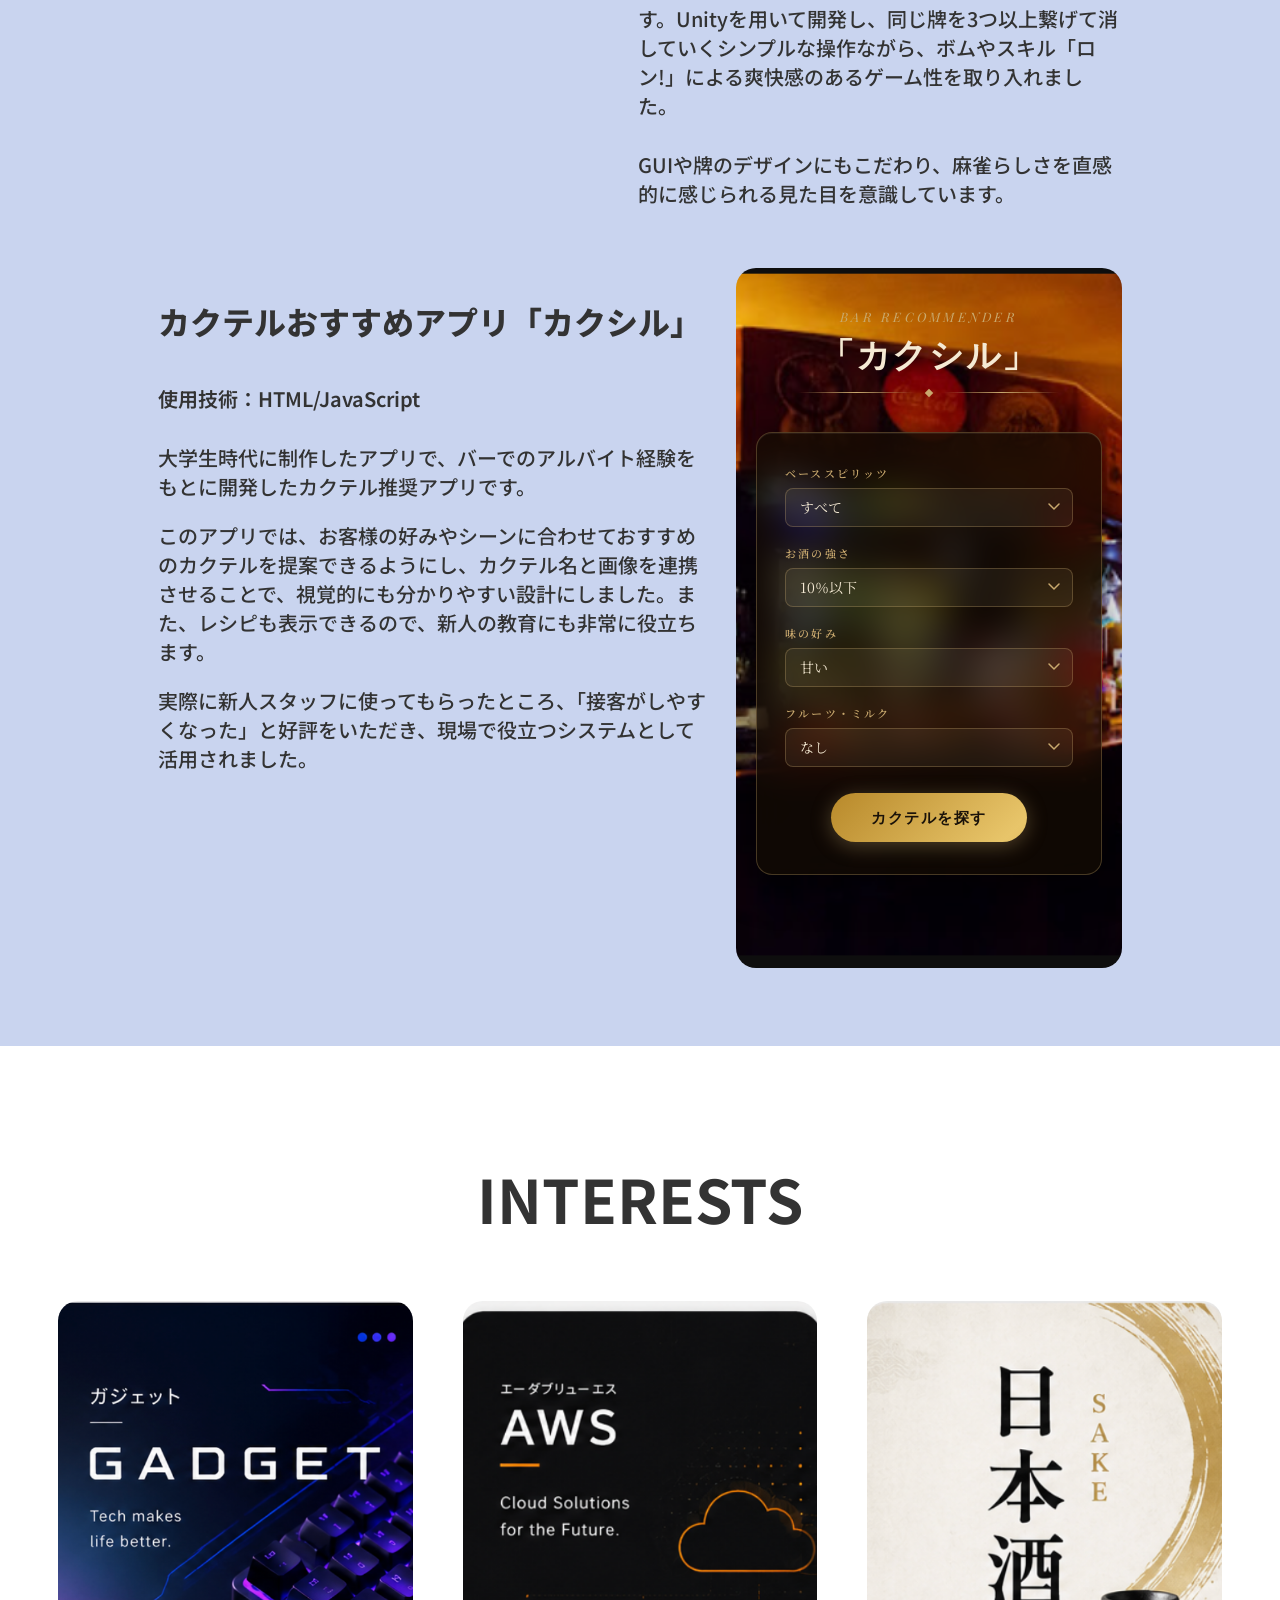
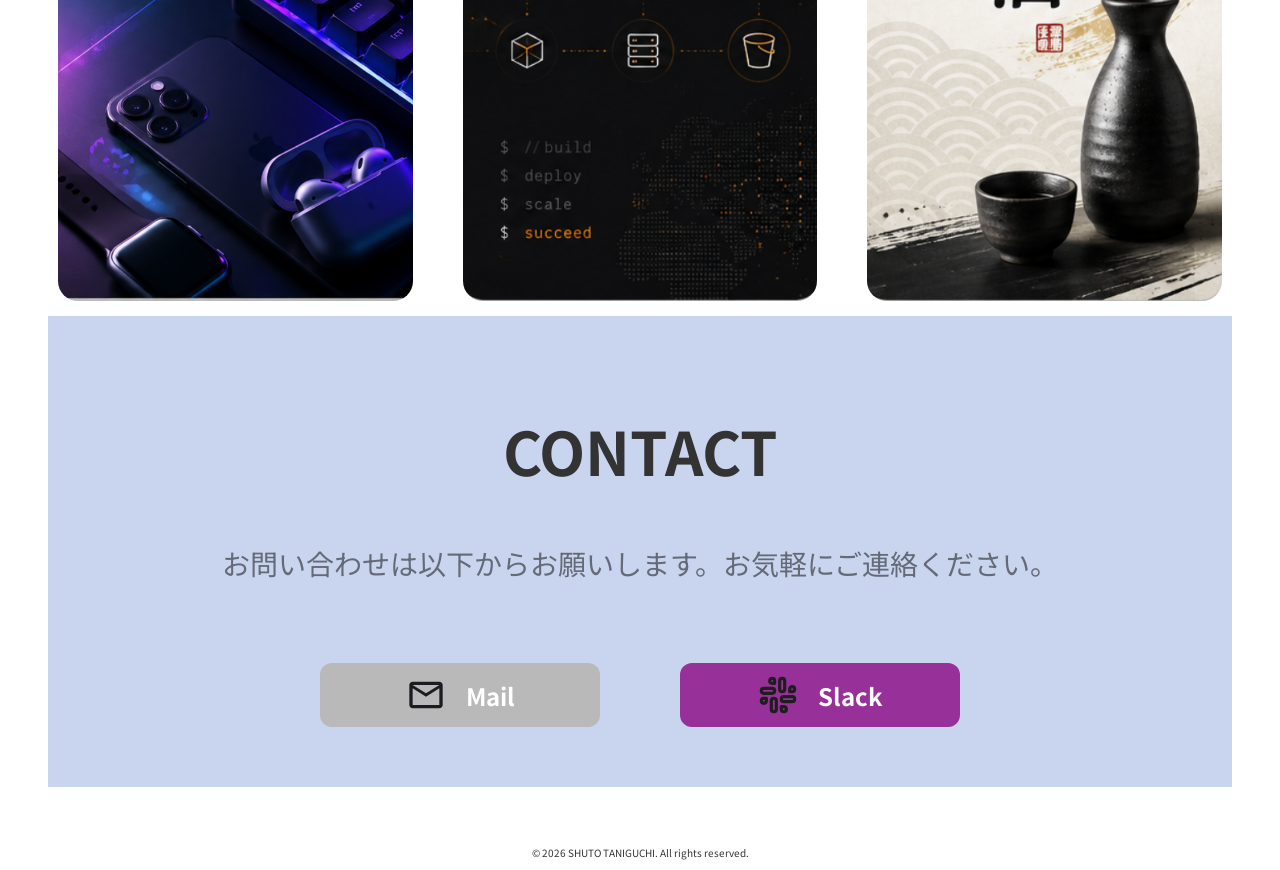
==== commit 6fe3740a: "fix: interests__item-textの内容修正" ====
--- a/index.html
+++ b/index.html
@@ -197,14 +197,14 @@
                     <img class="interests__item-image" src="aws.png" alt="AWS">
                     <img class="interests__item-image--responsive" src="aws3-2.png" alt="AWS3:2">
                     <div class="interests__item-text">
-                        AWSは、これからさらに知識を深めたい分野です！<br>
-                        実際に手を動かしながら理解を深め、開発だけでなくインフラ面にも強いエンジニアを目指していきたい。</div>
+                        AWSは、これからさらに知識を深めたい分野です<br>
+                        実際に手を動かしながら理解を深め、開発だけでなくインフラ面にも強いエンジニアを目指していきたい！</div>
                 </div>
                 <div class="interests__item">
                     <img class="interests__item-image" src="sake.png" alt="日本酒">
                     <img class="interests__item-image--responsive" src="sake3-2.png" alt="日本酒3:2">
                     <div class="interests__item-text">
-                        ウイスキーが好物ですが、実は最近日本酒にも興味があります。<br>
+                        ウイスキーが好物ですが、実は最近日本酒にも興味があります！<br>
                         お酒を通して、その土地ならではの文化やこだわりに触れられる点は、ウイスキーも日本酒も変わらず魅力を感じます。</div>
                 </div>
             </div>
